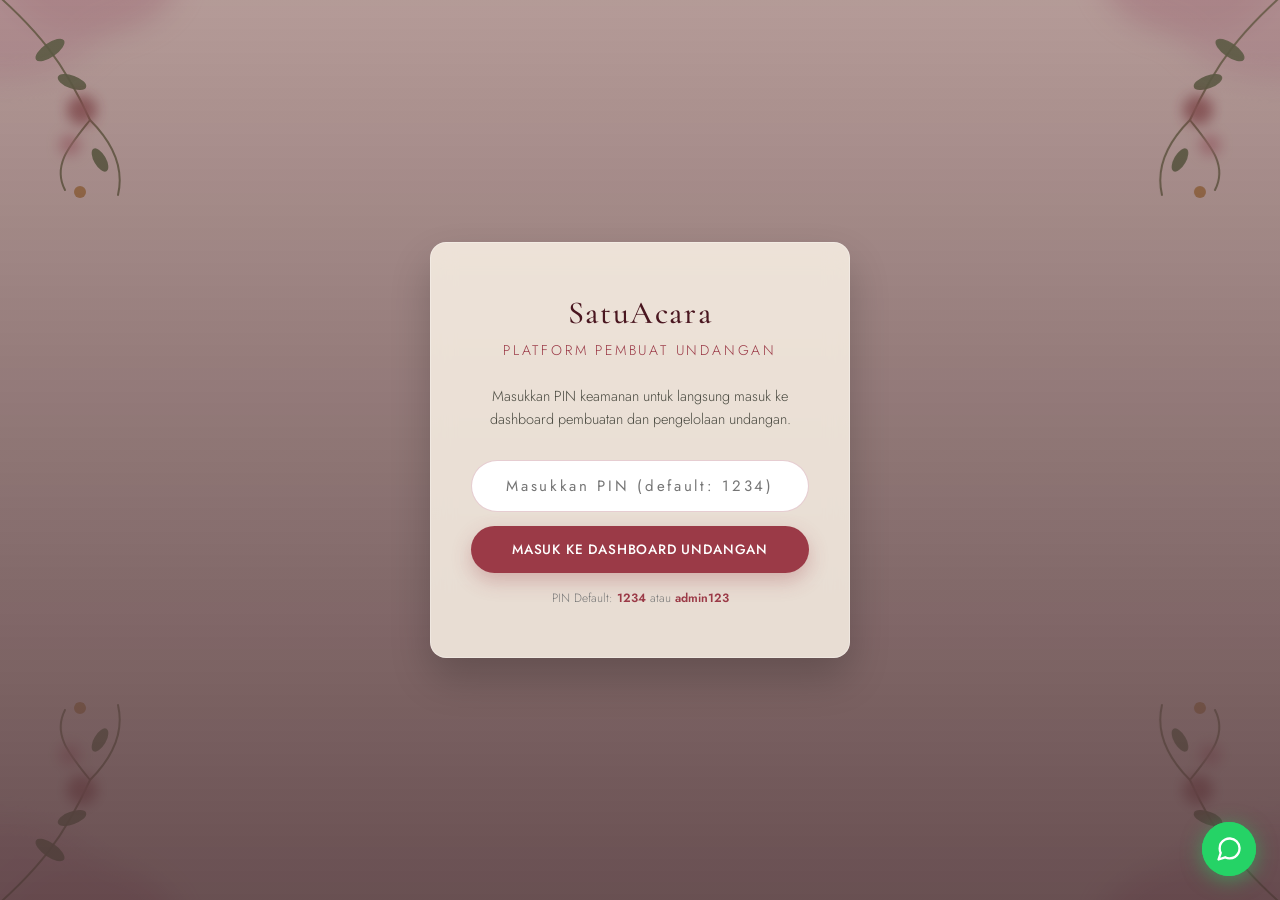
==== index.html @ 7aa8ac6d "Add files via upload" ====
<!DOCTYPE html>
<html lang="id">

<head>
  <meta charset="UTF-8">
  <meta name="viewport" content="width=device-width, initial-scale=1.0, viewport-fit=cover">
  <title>Undangan Pernikahan — Dwi & Deni</title>
  <link rel="preconnect" href="https://fonts.googleapis.com">
  <link rel="preconnect" href="https://fonts.gstatic.com" crossorigin>
  <link
    href="https://fonts.googleapis.com/css2?family=Cormorant+Garamond:ital,wght@0,400;0,500;0,600;1,400&family=Jost:wght@300;400;500;600&display=swap"
    rel="stylesheet">
  <link rel="stylesheet" href="styles.css">
</head>

<body>
  <svg width="0" height="0" style="position:absolute">
    <defs>
      <filter id="soft" x="-50%" y="-50%" width="200%" height="200%">
        <feGaussianBlur stdDeviation="7" />
      </filter>
      <filter id="softer" x="-50%" y="-50%" width="200%" height="200%">
        <feGaussianBlur stdDeviation="14" />
      </filter>
      <symbol id="spray" viewBox="0 0 260 260">
        <g filter="url(#softer)" opacity="0.5">
          <ellipse cx="30" cy="20" rx="120" ry="90" fill="#E8C5CC" />
          <ellipse cx="120" cy="0" rx="90" ry="65" fill="#D9A9B4" />
        </g>
        <g fill="none" stroke="#6B7F52" stroke-width="2" opacity="0.8" stroke-linecap="round">
          <path d="M10 10 C70 60, 95 95, 120 150" />
          <path d="M120 150 C140 170, 155 195, 148 225" />
          <path d="M120 150 C100 175, 82 195, 95 220" />
        </g>
        <g fill="#6B8B5E" opacity="0.9">
          <ellipse cx="80" cy="80" rx="17" ry="7" transform="rotate(-35 80 80)" />
          <ellipse cx="102" cy="112" rx="15" ry="6.5" transform="rotate(20 102 112)" />
          <ellipse cx="130" cy="190" rx="13" ry="6" transform="rotate(60 130 190)" />
        </g>
        <!-- orchid blooms -->
        <g filter="url(#soft)">
          <g transform="translate(112,140)">
            <ellipse rx="13" ry="8" fill="#8F2C3A" transform="rotate(0)" />
            <ellipse rx="13" ry="8" fill="#9B3A47" transform="rotate(72)" />
            <ellipse rx="13" ry="8" fill="#8F2C3A" transform="rotate(144)" />
            <ellipse rx="13" ry="8" fill="#9B3A47" transform="rotate(216)" />
            <ellipse rx="13" ry="8" fill="#8F2C3A" transform="rotate(288)" />
            <circle r="5" fill="#F3D9C9" />
          </g>
          <g transform="translate(100,175) scale(0.7)">
            <ellipse rx="13" ry="8" fill="#C97B8A" transform="rotate(20)" />
            <ellipse rx="13" ry="8" fill="#D9909D" transform="rotate(92)" />
            <ellipse rx="13" ry="8" fill="#C97B8A" transform="rotate(164)" />
            <ellipse rx="13" ry="8" fill="#D9909D" transform="rotate(236)" />
            <ellipse rx="13" ry="8" fill="#C97B8A" transform="rotate(308)" />
            <circle r="5" fill="#F3D9C9" />
          </g>
        </g>
        <circle cx="110" cy="222" r="6" fill="#C9A15B" opacity="0.9" />
      </symbol>
    </defs>
  </svg>
  <svg class="floral floral-tl">
    <use href="#spray" />
  </svg>
  <svg class="floral floral-tr">
    <use href="#spray" />
  </svg>
  <svg class="floral floral-bl">
    <use href="#spray" />
  </svg>
  <svg class="floral floral-br">
    <use href="#spray" />
  </svg>

  <!-- LOADER -->
  <div id="loader">Memuat...</div>

  <!-- AUTH PAGES (LOGIN & PENDING) -->
  <div id="authPages" class="auth-wrap" style="display:none;">
    <!-- LOGIN PAGE DENGAN PIN -->
    <div id="loginPage" class="auth-card" style="display:none;">
      <h1 class="serif">SatuAcara</h1>
      <span class="subtitle">Platform Pembuat Undangan</span>
      <p>Masukkan PIN keamanan untuk langsung masuk ke dashboard pembuatan dan pengelolaan undangan.</p>

      <form id="pinLoginForm" onsubmit="window.handlePinLogin(event)" style="margin-top:20px;">
        <div style="position:relative; margin-bottom:14px;">
          <input type="password" id="inputPin" placeholder="Masukkan PIN (default: 1234)" required
            autocomplete="current-password"
            style="width:100%; padding:14px 18px; border:1.5px solid rgba(155,58,71,0.25); border-radius:30px; font-family:'Jost',sans-serif; font-size:15px; text-align:center; letter-spacing:0.18em; background:#fff; outline:none; transition:border-color .2s; color:#3a1420;"
            onfocus="this.style.borderColor='var(--brass)'" onblur="this.style.borderColor='rgba(155,58,71,0.25)'">
        </div>
        <div id="pinErrorMsg"
          style="display:none; color:#c0392b; font-size:12.5px; margin-bottom:14px; font-weight:500;">
          ⚠️ PIN salah! Gunakan PIN default: 1234 atau admin123
        </div>
        <button type="submit" id="btnSubmitPin"
          style="width:100%; background:var(--brass); color:#fff; border:none; padding:14px 24px; border-radius:30px; font-family:'Jost',sans-serif; font-size:13.5px; font-weight:500; letter-spacing:0.06em; text-transform:uppercase; cursor:pointer; box-shadow:0 8px 20px rgba(155,58,71,0.3); transition:all .2s;"
          onmouseover="this.style.opacity='0.9'; this.style.transform='translateY(-1px)'"
          onmouseout="this.style.opacity='1'; this.style.transform='translateY(0)'">
          Masuk ke Dashboard Undangan
        </button>
        <div style="margin-top:16px; font-size:12px; color:#777;">
          PIN Default: <strong style="color:var(--brass); font-weight:600;">1234</strong> atau <strong
            style="color:var(--brass); font-weight:600;">admin123</strong>
        </div>
      </form>
    </div>

    <!-- WHATSAPP FAB (Only on login page) -->
    <a href="https://wa.me/6289606357045" target="_blank" class="wa-fab" title="Hubungi Kami via WhatsApp">
      <svg viewBox="0 0 24 24" fill="none" stroke="#fff" stroke-width="2" stroke-linecap="round"
        stroke-linejoin="round">
        <path
          d="M21 11.5a8.38 8.38 0 0 1-.9 3.8 8.5 8.5 0 0 1-7.6 4.7 8.38 8.38 0 0 1-3.8-.9L3 21l1.9-5.7a8.38 8.38 0 0 1-.9-3.8 8.5 8.5 0 0 1 4.7-7.6 8.38 8.38 0 0 1 3.8-.9h.5a8.48 8.48 0 0 1 8 8v.5z">
        </path>
      </svg>
    </a>
  </div>

  <!-- PENDING APPROVAL PAGE -->
  <div id="pendingPage"
    style="display:none; min-height:100vh; align-items:center; justify-content:center; text-align:center; background:var(--paper); padding:40px 24px; flex-direction:column;">
    <div class="pending-card">
      <div class="pending-icon">
        <svg viewBox="0 0 24 24" fill="none" stroke="currentColor" stroke-width="1.5">
          <circle cx="12" cy="12" r="10" />
          <polyline points="12 6 12 12 16 14" />
        </svg>
      </div>
      <h2>Menunggu Persetujuan</h2>
      <p>Undangan ini sedang dalam proses peninjauan oleh tim kami. Silakan hubungi pengirim undangan untuk informasi
        lebih lanjut.</p>
      <div
        style="margin-top:24px; width:40px; height:1px; background:var(--brass); margin-left:auto; margin-right:auto;">
      </div>
      <p style="margin-top:16px; font-size:12px; color:var(--brass); letter-spacing:0.1em;">SATUACARA</p>
    </div>
  </div>


  <button id="btnBackHome" onclick="window.goHome()"
    style="display:none; position:fixed; top:16px; left:16px; z-index:999; background:#fff; border:1px solid rgba(0,0,0,0.15); padding:9px 18px; border-radius:30px; cursor:pointer; font-family:'Jost',sans-serif; font-size:12px; font-weight:500; box-shadow:0 4px 12px rgba(0,0,0,0.12); transition:box-shadow .2s;">
    &larr; Kembali ke Beranda
  </button>

  <!-- ADMIN DASHBOARD -->
  <div id="adminPage" class="admin-wrap" style="display:none;">

    <!-- Admin Sidebar -->
    <div class="admin-sidebar">
      <div class="admin-sidebar-logo">
        SatuAcara
        <span>Admin Panel</span>
      </div>

      <div class="admin-nav-item active" id="adminNavUsers" onclick="adminSwitchTab('adminTabUsers', this)">
        <svg viewBox="0 0 24 24" fill="none" stroke="currentColor" stroke-width="1.6">
          <path d="M17 21v-2a4 4 0 0 0-4-4H5a4 4 0 0 0-4 4v2" />
          <circle cx="9" cy="7" r="4" />
          <path d="M23 21v-2a4 4 0 0 0-3-3.87" />
          <path d="M16 3.13a4 4 0 0 1 0 7.75" />
        </svg>
        Daftar User
      </div>
      <div class="admin-nav-item" id="adminNavRsvp" onclick="adminSwitchTab('adminTabRsvp', this)">
        <svg viewBox="0 0 24 24" fill="none" stroke="currentColor" stroke-width="1.6">
          <rect x="3" y="4" width="18" height="16" rx="1" />
          <path d="M7 9h10M7 13h6M9 17l2 2 4-4" />
        </svg>
        RSVP & Kehadiran
      </div>
      <div class="admin-nav-item" id="adminNavSettings" onclick="adminSwitchTab('adminTabSettings', this)">
        <svg viewBox="0 0 24 24" fill="none" stroke="currentColor" stroke-width="1.6">
          <circle cx="12" cy="12" r="3" />
          <path
            d="M19.4 15a1.65 1.65 0 0 0 .33 1.82l.06.06a2 2 0 0 1-2.83 2.83l-.06-.06a1.65 1.65 0 0 0-1.82-.33 1.65 1.65 0 0 0-1 1.51V21a2 2 0 0 1-4 0v-.09A1.65 1.65 0 0 0 9 19.4a1.65 1.65 0 0 0-1.82.33l-.06.06a2 2 0 0 1-2.83-2.83l.06-.06A1.65 1.65 0 0 0 4.68 15a1.65 1.65 0 0 0-1.51-1H3a2 2 0 0 1 0-4h.09A1.65 1.65 0 0 0 4.6 9a1.65 1.65 0 0 0-.33-1.82l-.06-.06a2 2 0 0 1 2.83-2.83l.06.06A1.65 1.65 0 0 0 9 4.68a1.65 1.65 0 0 0 1-1.51V3a2 2 0 0 1 4 0v.09a1.65 1.65 0 0 0 1 1.51 1.65 1.65 0 0 0 1.82-.33l.06-.06a2 2 0 0 1 2.83 2.83l-.06.06A1.65 1.65 0 0 0 19.4 9a1.65 1.65 0 0 0 1.51 1H21a2 2 0 0 1 0 4h-.09a1.65 1.65 0 0 0-1.51 1z" />
        </svg>
        Pengaturan
      </div>

      <div class="admin-sidebar-spacer"></div>
      <div class="admin-nav-item danger" id="btnLogoutAdmin">
        <svg viewBox="0 0 24 24" fill="none" stroke="currentColor" stroke-width="1.6">
          <path d="M9 21H5a2 2 0 0 1-2-2V5a2 2 0 0 1 2-2h4" />
          <polyline points="16 17 21 12 16 7" />
          <line x1="21" y1="12" x2="9" y2="12" />
        </svg>
        Keluar
      </div>
    </div>

    <!-- Admin Bottom Nav Mobile -->
    <div class="admin-bottom-nav">
      <div class="abnav-item active"
        onclick="adminSwitchTab('adminTabUsers', document.getElementById('adminNavUsers'), true)">
        <svg viewBox="0 0 24 24" fill="none" stroke="currentColor" stroke-width="1.6">
          <path d="M17 21v-2a4 4 0 0 0-4-4H5a4 4 0 0 0-4 4v2" />
          <circle cx="9" cy="7" r="4" />
          <path d="M23 21v-2a4 4 0 0 0-3-3.87" />
          <path d="M16 3.13a4 4 0 0 1 0 7.75" />
        </svg>
        User
      </div>
      <div class="abnav-item" onclick="adminSwitchTab('adminTabRsvp', document.getElementById('adminNavRsvp'), true)">
        <svg viewBox="0 0 24 24" fill="none" stroke="currentColor" stroke-width="1.6">
          <rect x="3" y="4" width="18" height="16" rx="1" />
          <path d="M7 9h10M7 13h6M9 17l2 2 4-4" />
        </svg>
        RSVP
      </div>
      <div class="abnav-item"
        onclick="adminSwitchTab('adminTabSettings', document.getElementById('adminNavSettings'), true)">
        <svg viewBox="0 0 24 24" fill="none" stroke="currentColor" stroke-width="1.6">
          <circle cx="12" cy="12" r="3" />
          <path
            d="M19.4 15a1.65 1.65 0 0 0 .33 1.82l.06.06a2 2 0 0 1-2.83 2.83l-.06-.06a1.65 1.65 0 0 0-1.82-.33 1.65 1.65 0 0 0-1 1.51V21a2 2 0 0 1-4 0v-.09A1.65 1.65 0 0 0 9 19.4a1.65 1.65 0 0 0-1.82.33l-.06.06a2 2 0 0 1-2.83-2.83l.06-.06A1.65 1.65 0 0 0 4.68 15a1.65 1.65 0 0 0-1.51-1H3a2 2 0 0 1 0-4h.09A1.65 1.65 0 0 0 4.6 9a1.65 1.65 0 0 0-.33-1.82l-.06-.06a2 2 0 0 1 2.83-2.83l.06.06A1.65 1.65 0 0 0 9 4.68a1.65 1.65 0 0 0 1-1.51V3a2 2 0 0 1 4 0v.09a1.65 1.65 0 0 0 1 1.51 1.65 1.65 0 0 0 1.82-.33l.06-.06a2 2 0 0 1 2.83 2.83l-.06.06A1.65 1.65 0 0 0 19.4 9a1.65 1.65 0 0 0 1.51 1H21a2 2 0 0 1 0 4h-.09a1.65 1.65 0 0 0-1.51 1z" />
        </svg>
        Pengaturan
      </div>
      <div class="abnav-item danger" id="btnLogoutAdminMobile">
        <svg viewBox="0 0 24 24" fill="none" stroke="currentColor" stroke-width="1.6">
          <path d="M9 21H5a2 2 0 0 1-2-2V5a2 2 0 0 1 2-2h4" />
          <polyline points="16 17 21 12 16 7" />
          <line x1="21" y1="12" x2="9" y2="12" />
        </svg>
        Keluar
      </div>
    </div>

    <!-- Admin Main -->
    <div class="admin-main">

      <!-- Tab: Users -->
      <div id="adminTabUsers" style="display:block;">
        <div class="admin-page-title">
          <h1>Daftar User</h1>
          <p>Semua akun yang terdaftar di platform SatuAcara</p>
        </div>
        <div class="admin-stats">
          <div class="admin-stat-card">
            <div class="label">Total User</div>
            <div class="value" id="statTotalUsers">0</div>
          </div>
          <div class="admin-stat-card">
            <div class="label">Total RSVP</div>
            <div class="value" id="statTotalRsvp">0</div>
          </div>
          <div class="admin-stat-card">
            <div class="label">Undangan Aktif</div>
            <div class="value" id="statTotalActive">0</div>
          </div>
        </div>
        <div class="admin-section">
          <h2>Semua Undangan</h2>
          <p class="section-desc">Klik "Lihat" untuk membuka undangan di tab baru</p>
          <div style="overflow-x:auto;">
            <table class="admin-table">
              <thead>
                <tr>
                  <th>Nama Pasangan</th>
                  <th>Status</th>
                  <th>Aksi</th>
                </tr>
              </thead>
              <tbody id="adminUserList">
                <tr>
                  <td colspan="3" style="text-align:center; color:#5a7a6e; padding:30px;">Memuat data...</td>
                </tr>
              </tbody>
            </table>
          </div>
        </div>
      </div>

      <!-- Tab: RSVP -->
      <div id="adminTabRsvp" style="display:none;">
        <div class="admin-page-title">
          <h1>RSVP & Kehadiran</h1>
          <p>Data konfirmasi tamu dari semua undangan</p>
        </div>
        <div class="admin-section">
          <h2>Semua RSVP</h2>
          <p class="section-desc">Data real-time dari seluruh konfirmasi kehadiran</p>
          <div style="overflow-x:auto;">
            <table class="admin-table">
              <thead>
                <tr>
                  <th>Nama Tamu</th>
                  <th>Jumlah</th>
                  <th>Kehadiran</th>
                </tr>
              </thead>
              <tbody id="adminRsvpList">
                <tr>
                  <td colspan="3" style="text-align:center; color:#5a7a6e; padding:30px;">Memuat data...</td>
                </tr>
              </tbody>
            </table>
          </div>
        </div>
      </div>

      <!-- Tab: Settings -->
      <div id="adminTabSettings" style="display:none;">
        <div class="admin-page-title">
          <h1>Pengaturan Platform</h1>
          <p>Konfigurasi global untuk semua pengguna SatuAcara</p>
        </div>
        <div class="admin-section">
          <h2>Kontrol Akses</h2>
          <p class="section-desc">Atur apakah user perlu persetujuan admin sebelum bisa menyebarkan link undangan</p>
          <div class="approval-toggle-row">
            <div class="info">
              <h4>Wajib Persetujuan Admin <span class="approval-status-badge badge-off" id="approvalBadge">Tidak
                  Aktif</span></h4>
              <p>Jika aktif, user tidak bisa share link undangan sebelum disetujui admin. Saat ini dalam mode trial —
                semua user bebas akses.</p>
            </div>
            <label class="toggle-switch">
              <input type="checkbox" id="globalRequireApproval" onchange="window.saveApprovalSetting(this.checked)">
              <span class="slider"></span>
            </label>
          </div>
          <div class="setting-note">
            <svg viewBox="0 0 24 24" fill="none" stroke="currentColor" stroke-width="2">
              <circle cx="12" cy="12" r="10" />
              <line x1="12" y1="16" x2="12" y2="12" />
              <line x1="12" y1="8" x2="12.01" y2="8" />
            </svg>
            Saklar ini akan aktif secara real-time. Jika diaktifkan, semua undangan baru harus disetujui secara manual.
          </div>
        </div>
      </div>

    </div>
  </div>

  <!-- USER DASHBOARD -->
  <div id="userDashboard" class="dashboard-wrap" style="display:none;">

    <!-- Sidebar PC -->
    <div class="sidebar">
      <div class="sidebar-logo serif">SatuAcara</div>

      <div class="nav-item active" onclick="switchTab('tabProfil',this)" id="navProfil">
        <svg viewBox="0 0 24 24" fill="none" stroke="currentColor" stroke-width="1.6">
          <circle cx="12" cy="8" r="4" />
          <path d="M4 20c0-4 3.6-7 8-7s8 3 8 7" />
        </svg>
        Profil Pasangan
      </div>
      <div class="nav-item" onclick="switchTab('tabAcara',this)" id="navAcara">
        <svg viewBox="0 0 24 24" fill="none" stroke="currentColor" stroke-width="1.6">
          <rect x="3" y="4" width="18" height="18" rx="2" />
          <line x1="16" y1="2" x2="16" y2="6" />
          <line x1="8" y1="2" x2="8" y2="6" />
          <line x1="3" y1="10" x2="21" y2="10" />
        </svg>
        Acara & Lokasi
      </div>
      <div class="nav-item" onclick="switchTab('tabGaleri',this)" id="navGaleri">
        <svg viewBox="0 0 24 24" fill="none" stroke="currentColor" stroke-width="1.6">
          <rect x="3" y="3" width="18" height="18" rx="2" />
          <circle cx="8.5" cy="8.5" r="1.5" />
          <polyline points="21,15 16,10 5,21" />
        </svg>
        Galeri
      </div>
      <div class="nav-item" onclick="window.openUserInvitation()" id="navViewInvite">
        <svg viewBox="0 0 24 24" fill="none" stroke="currentColor" stroke-width="1.6">
          <path d="M18 13v6a2 2 0 0 1-2 2H5a2 2 0 0 1-2-2V8a2 2 0 0 1 2-2h6" />
          <polyline points="15 3 21 3 21 9" />
          <line x1="10" y1="14" x2="21" y2="3" />
        </svg>
        Lihat Undangan
      </div>
      <div class="nav-item" onclick="switchTab('tabKisah',this)" id="navKisah">
        <svg viewBox="0 0 24 24" fill="none" stroke="currentColor" stroke-width="1.6">
          <path
            d="M12 21.35l-1.45-1.32C5.4 15.36 2 12.28 2 8.5 2 5.42 4.42 3 7.5 3c1.74 0 3.41.81 4.5 2.09C13.09 3.81 14.76 3 16.5 3 19.58 3 22 5.42 22 8.5c0 3.78-3.4 6.86-8.55 11.54L12 21.35z" />
        </svg>
        Kisah Cinta
      </div>
      <div class="nav-item" onclick="switchTab('tabHadiah',this)" id="navHadiah">
        <svg viewBox="0 0 24 24" fill="none" stroke="currentColor" stroke-width="1.6">
          <rect x="3" y="8" width="18" height="13" rx="1" />
          <path d="M12 8V21" />
          <path d="M3 12h18" />
          <path d="M12 8C12 5.79 10.21 4 8 4s-4 1.79-4 4h8" />
          <path d="M12 8c0-2.21 1.79-4 4-4s4 1.79 4 4h-8" />
        </svg>
        Hadiah Digital
      </div>
      <div class="nav-item" onclick="switchTab('tabSebar',this)" id="navSebar">
        <svg viewBox="0 0 24 24" fill="none" stroke="currentColor" stroke-width="1.6">
          <circle cx="18" cy="5" r="3" />
          <circle cx="6" cy="12" r="3" />
          <circle cx="18" cy="19" r="3" />
          <line x1="8.59" y1="13.51" x2="15.42" y2="17.49" />
          <line x1="15.41" y1="6.51" x2="8.59" y2="10.49" />
        </svg>
        Sebar Undangan
      </div>
      <div class="sidebar-spacer"></div>
      <div class="nav-item logout" id="btnLogoutUser">
        <svg viewBox="0 0 24 24" fill="none" stroke="currentColor" stroke-width="1.6">
          <path d="M9 21H5a2 2 0 0 1-2-2V5a2 2 0 0 1 2-2h4" />
          <polyline points="16 17 21 12 16 7" />
          <line x1="21" y1="12" x2="9" y2="12" />
        </svg>
        Keluar
      </div>
    </div>

    <!-- Main Content -->
    <div class="main-content">

      <!-- TAB: PROFIL -->
      <div class="tab-panel active" id="tabProfil">
        <div class="dash-card">
          <h3 class="serif">Mempelai Wanita</h3>
          <div class="form-group-row">
            <div class="form-group"><label>Nama Panggilan</label><input type="text" id="brideName" required
                placeholder="Kirana" oninput="window.autoGenerateSlug()"></div>
            <div class="form-group"><label>Nama Lengkap</label><input type="text" id="brideFullName"
                placeholder="Kirana Ayu Pratiwi"></div>
          </div>
          <div class="form-group"><label>Orang Tua</label><input type="text" id="brideParents"
              placeholder="Putri dari Bapak Herman &amp; Ibu Susanti"></div>
          <div class="form-group">
            <label>Foto Mempelai Wanita (URL)</label>
            <input type="url" id="bridePhotoUrl" placeholder="https://drive.google.com/... atau https://..."
              oninput="window.updatePhotoPreview('bride')">
            <p class="form-hint">💡 Bisa pakai link Google Drive! Pastikan akses file di Google Drive diset ke
              &quot;Siapa saja yang memiliki link&quot;.</p>
            <div id="previewBridePhotoWrap" class="photo-input-preview" style="display:none; margin-top:8px;">
              <div
                style="display:flex; align-items:center; gap:12px; background:rgba(0,0,0,0.03); padding:8px 12px; border-radius:8px; border:1px solid #e0e0e0;">
                <img id="previewBridePhotoImg" src="" alt="Preview Mempelai Wanita"
                  style="width:48px; height:48px; object-fit:cover; border-radius:6px; border:1px solid #ccc;">
                <div>
                  <div style="font-size:12px; font-weight:600; color:#2e7d32;" id="previewBridePhotoStatus">✓ Foto siap
                    digunakan</div>
                  <div style="font-size:11px; color:#666;" id="previewBridePhotoNote">Google Drive terdeteksi &amp;
                    dikonversi</div>
                </div>
              </div>
            </div>
          </div>
          <div class="form-group"><label>Instagram Mempelai Wanita</label><input type="text" id="brideInstagram"
              placeholder="@nama.instagram"></div>
        </div>

        <div class="dash-card">
          <h3 class="serif">Mempelai Pria</h3>
          <div class="form-group-row">
            <div class="form-group"><label>Nama Panggilan</label><input type="text" id="groomName" required
                placeholder="Bayu" oninput="window.autoGenerateSlug()"></div>
            <div class="form-group"><label>Nama Lengkap</label><input type="text" id="groomFullName"
                placeholder="Bayu Aditya Nugraha"></div>
          </div>
          <div class="form-group"><label>Orang Tua</label><input type="text" id="groomParents"
              placeholder="Putra dari Bapak Nugroho &amp; Ibu Ratna"></div>
          <div class="form-group">
            <label>Foto Mempelai Pria (URL)</label>
            <input type="url" id="groomPhotoUrl" placeholder="https://drive.google.com/... atau https://..."
              oninput="window.updatePhotoPreview('groom')">
            <p class="form-hint">💡 Bisa pakai link Google Drive! Pastikan akses file di Google Drive diset ke
              &quot;Siapa saja yang memiliki link&quot;.</p>
            <div id="previewGroomPhotoWrap" class="photo-input-preview" style="display:none; margin-top:8px;">
              <div
                style="display:flex; align-items:center; gap:12px; background:rgba(0,0,0,0.03); padding:8px 12px; border-radius:8px; border:1px solid #e0e0e0;">
                <img id="previewGroomPhotoImg" src="" alt="Preview Mempelai Pria"
                  style="width:48px; height:48px; object-fit:cover; border-radius:6px; border:1px solid #ccc;">
                <div>
                  <div style="font-size:12px; font-weight:600; color:#2e7d32;" id="previewGroomPhotoStatus">✓ Foto siap
                    digunakan</div>
                  <div style="font-size:11px; color:#666;" id="previewGroomPhotoNote">Google Drive terdeteksi &amp;
                    dikonversi</div>
                </div>
              </div>
            </div>
          </div>
          <div class="form-group"><label>Instagram Mempelai Pria</label><input type="text" id="groomInstagram"
              placeholder="@nama.instagram"></div>
        </div>

        <div class="dash-card">
          <h3 class="serif">Foto Cover &amp; Kutipan</h3>
          <div class="form-group">
            <label>Foto Cover / Sampul (URL)</label>
            <input type="url" id="couplePhotoUrl" placeholder="https://drive.google.com/... atau https://..."
              oninput="window.updatePhotoPreview('couple')">
            <p class="form-hint">💡 Link Google Drive biasa otomatis dikonversi! Tampil di panel kiri (layar PC) dan
              cover pembuka.</p>
            <div id="previewCouplePhotoWrap" class="photo-input-preview" style="display:none; margin-top:8px;">
              <div
                style="display:flex; align-items:center; gap:12px; background:rgba(0,0,0,0.03); padding:8px 12px; border-radius:8px; border:1px solid #e0e0e0;">
                <img id="previewCouplePhotoImg" src="" alt="Preview Cover"
                  style="width:48px; height:48px; object-fit:cover; border-radius:6px; border:1px solid #ccc;">
                <div>
                  <div style="font-size:12px; font-weight:600; color:#2e7d32;" id="previewCouplePhotoStatus">✓ Foto siap
                    digunakan</div>
                  <div style="font-size:11px; color:#666;" id="previewCouplePhotoNote">Google Drive terdeteksi &amp;
                    dikonversi</div>
                </div>
              </div>
            </div>
          </div>
          <div class="form-group"><label>Kutipan Ayat / Quote</label><textarea id="quoteText" rows="3"
              placeholder="Dan di antara tanda-tanda kekuasaan-Nya..."></textarea></div>
          <div class="form-group-row">
            <div class="form-group"><label>Sumber Kutipan</label><input type="text" id="quoteSource"
                placeholder="QS. Ar-Rum: 21"></div>
            <div class="form-group"><label>Judul Salam (e.g. &quot;With Love&quot;)</label><input type="text"
                id="greetingTitle" placeholder="With Love"></div>
          </div>
          <div class="form-group"><label>Teks Salam</label><textarea id="greetingText" rows="3"
              placeholder="Dengan memohon rahmat dan ridho Allah SWT..."></textarea></div>
        </div>

        <div class="dash-card">
          <div style="display:flex; justify-content:space-between; align-items:center; margin-bottom:14px;">
            <h3 class="serif" style="margin:0;">URL Undangan Klien</h3>
            <button type="button" onclick="window.autoGenerateSlug(true)"
              style="background:rgba(155,58,71,0.08); color:var(--brass); border:1px solid rgba(155,58,71,0.25); border-radius:20px; padding:6px 14px; font-size:12px; font-weight:500; cursor:pointer; display:flex; align-items:center; gap:6px; font-family:'Jost';">
              <svg width="13" height="13" viewBox="0 0 24 24" fill="none" stroke="currentColor" stroke-width="2.2">
                <path d="M21.5 2v6h-6M21.34 15.57a10 10 0 1 1-.57-8.38l5.67-5.67" />
              </svg>
              Perbarui URL dari Nama
            </button>
          </div>
          <div class="form-group">
            <label>Slug URL (Otomatis dibuat dari nama kedua mempelai)</label>
            <input type="text" id="inviteSlug" placeholder="contoh: kirana-bayu" oninput="window.onSlugManualInput()">
            <p class="form-hint">💡 Otomatis berubah saat Anda mengetik nama mempelai di atas (atau bisa Anda sesuaikan
              sendiri).</p>
          </div>
          <div style="margin-top:14px;">
            <label
              style="font-size:11px; font-weight:600; color:#888; text-transform:uppercase; letter-spacing:0.06em; margin-bottom:6px; display:block;">Link
              Undangan Lengkap:</label>
            <div class="slug-preview" id="slugPreview"
              style="display:flex; justify-content:space-between; align-items:center; flex-wrap:wrap; gap:10px;">
              <span id="slugPreviewFullUrl" style="word-break:break-all; font-weight:500;">...</span>
              <div style="display:flex; gap:8px;">
                <button type="button" onclick="window.copyFullInviteUrl(this)"
                  style="background:var(--brass); color:#fff; border:none; padding:6px 14px; border-radius:4px; font-size:12px; font-family:'Jost'; cursor:pointer; font-weight:500;">Salin
                  Link</button>
                <button type="button" onclick="window.openUserInvitation()"
                  style="background:#fff; color:var(--brass); border:1px solid var(--brass); padding:6px 14px; border-radius:4px; font-size:12px; font-family:'Jost'; cursor:pointer; font-weight:500;">Lihat
                  Undangan</button>
              </div>
            </div>
          </div>
        </div>

        <button class="btn-primary" onclick="window.saveWeddingData(event)" type="button" id="btnSaveData">Simpan Semua
          Data</button>
        <span id="saveSuccessMsg" style="color:green; display:none; margin-left:14px; font-size:13px;">✓
          Tersimpan!</span>
      </div>

      <!-- TAB: ACARA -->
      <div class="tab-panel" id="tabAcara">
        <div class="dash-card">
          <h3 class="serif">Tanggal Acara Utama &amp; Countdown</h3>
          <div class="form-group">
            <label>Tanggal Acara Utama (untuk Countdown &amp; Tampilan)</label>
            <input type="date" id="weddingDate">
            <p class="form-hint">💡 Digunakan untuk hitung mundur dan tanggal utama undangan.</p>
          </div>
        </div>
        <div class="dash-card">
          <h3 class="serif">Akad Nikah</h3>
          <div class="form-group">
            <label>Tanggal Akad (opsional, jika beda tanggal)</label>
            <input type="date" id="akadDate">
          </div>
          <div class="form-group"><label>Waktu Akad (e.g. 08.00 – 10.00 WIB)</label><input type="text" id="akadTime"
              placeholder="08.00 – 10.00 WIB"></div>
          <div class="form-group"><label>Lokasi / Tempat Akad</label><input type="text" id="akadVenue"
              placeholder="Kediaman Mempelai, Jl. ..."></div>
          <div class="form-group"><label>Link Google Maps Lokasi Akad</label><input type="url" id="mapUrlAkad"
              placeholder="https://maps.google.com/..."></div>
        </div>
        <div class="dash-card">
          <h3 class="serif">Resepsi</h3>
          <div class="form-group">
            <label>Tanggal Resepsi (opsional, jika beda tanggal)</label>
            <input type="date" id="resepsiDate">
          </div>
          <div class="form-group"><label>Waktu Resepsi (e.g. 11.00 – 14.00 WIB)</label><input type="text"
              id="resepsiTime" placeholder="11.00 – 14.00 WIB"></div>
          <div class="form-group"><label>Lokasi / Tempat Resepsi</label><input type="text" id="resepsiVenue"
              placeholder="Gedung Grha Kirana, Jl. ..."></div>
          <div class="form-group"><label>Link Google Maps Lokasi Resepsi</label><input type="url" id="mapUrlResepsi"
              placeholder="https://maps.google.com/..."></div>
        </div>
        <button class="btn-primary" onclick="window.saveWeddingData(event)" type="button">Simpan Acara</button>
        <span id="saveSuccessMsg2" style="color:green; display:none; margin-left:14px; font-size:13px;">✓
          Tersimpan!</span>
      </div>

      <!-- TAB: GALERI -->
      <div class="tab-panel" id="tabGaleri">
        <div class="dash-card">
          <h3 class="serif">Galeri Momen</h3>
          <p style="font-size:13px; color:#666; margin-bottom:12px;">Masukkan tautan foto-foto prewedding atau momen
            bahagia Anda. <b>Mendukung penuh link Google Drive</b> maupun URL gambar langsung.</p>

          <div
            style="background:rgba(155,58,71,0.05); border:1px dashed rgba(155,58,71,0.3); border-radius:8px; padding:12px; margin-bottom:16px;">
            <label style="font-size:12px; font-weight:600; color:var(--brass); margin-bottom:6px; display:block;">➕
              Tambah Cepat Link Foto:</label>
            <div style="display:flex; gap:8px;">
              <input type="url" id="quickGalleryInput" placeholder="Paste link Google Drive atau URL foto di sini..."
                style="flex:1; padding:8px 12px; border:1px solid #ccc; border-radius:6px; font-size:13px; font-family:'Jost';">
              <button type="button" onclick="window.addQuickGalleryUrl()"
                style="background:var(--brass); color:#fff; border:none; padding:8px 16px; border-radius:6px; font-size:13px; cursor:pointer; font-weight:500; font-family:'Jost'; white-space:nowrap;">+
                Tambah Foto</button>
            </div>
            <p style="font-size:11px; color:#777; margin:6px 0 0 0;">💡 Buka foto di Google Drive &gt; Bagikan &gt;
              "Siapa saja yang memiliki link" &gt; Salin link lalu paste di sini.</p>
          </div>

          <div class="form-group">
            <label>Daftar URL Foto (1 link per baris / Enter)</label>
            <textarea id="galleryUrls" rows="6"
              placeholder="https://drive.google.com/file/d/...&#10;https://drive.google.com/file/d/...&#10;https://..."
              oninput="window.updateGalleryPreview()"></textarea>
            <p class="form-hint">💡 Anda juga dapat mengedit atau menghapus daftar URL foto langsung di atas.</p>
          </div>

          <!-- Live Preview Grid Galeri -->
          <div id="galleryLivePreviewWrap" style="margin-top:16px; display:none;">
            <div style="display:flex; justify-content:space-between; align-items:center; margin-bottom:10px;">
              <label style="font-size:12px; font-weight:600; color:#333; margin:0;" id="galleryLivePreviewTitle">📸
                Pratinjau Foto Galeri</label>
              <span id="galleryCountBadge"
                style="background:#e8f5e9; color:#2e7d32; font-size:11px; font-weight:600; padding:2px 8px; border-radius:12px;">0
                Foto</span>
            </div>
            <div id="galleryLivePreviewGrid"
              style="display:grid; grid-template-columns:repeat(auto-fill, minmax(80px, 1fr)); gap:8px; background:#fafafa; border:1px solid #eee; border-radius:8px; padding:10px;">
            </div>
          </div>
        </div>

        <div class="dash-card">
          <h3 class="serif">Musik Latar</h3>
          <p style="font-size:13px; color:#666; margin-bottom:14px;">Pilih lagu pengiring saat tamu membuka undangan.
            Lagu otomatis diputar saat tombol "Buka Undangan" diklik.</p>

          <div class="form-group">
            <label>URL Musik / Path File MP3</label>
            <input type="text" id="musicUrl" placeholder="contoh: assets/musik.mp3 atau https://...">
            <p class="form-hint">💡 Biarkan kosong jika ingin menggunakan nada melodi lembut bawaan.</p>
          </div>

          <!-- PANDUAN MUSIK -->
          <div
            style="background:rgba(155,58,71,0.04); border-radius:8px; padding:14px; margin-top:14px; border-left:4px solid var(--brass);">
            <p style="font-size:12px; font-weight:600; color:var(--brass); margin-bottom:8px;">💡 Cara Terbaik &amp;
              Paling Pasti Bunyi:</p>

            <div style="margin-bottom:10px;">
              <p style="font-size:12px; font-weight:600; color:#333; margin:0 0 2px 0;">⭐ Opsi 1: Taruh File di Folder
                Project (Paling Direkomendasikan)</p>
              <p style="font-size:11px; color:#555; margin:0;">
                1. Simpan file lagu format <code>.mp3</code> Anda ke dalam folder <b><code>assets/</code></b> di project
                (misal: <code>assets/musik.mp3</code>).<br>
                2. Ketik <b><code>assets/musik.mp3</code></b> pada kolom URL Musik di atas lalu simpan.<br>
                3. Saat di-upload ke Cloudflare Pages, lagu di-hosting langsung dan <b>100% pasti berputar lancar tanpa
                  buffering / blokir</b>.
              </p>
            </div>

            <div style="margin-bottom:10px;">
              <p style="font-size:12px; font-weight:600; color:#333; margin:0 0 2px 0;">⭐ Opsi 2: Link Dropbox (Otomatis
                Didukung)</p>
              <p style="font-size:11px; color:#555; margin:0;">
                Upload MP3 ke Dropbox &gt; Salin link bagikan &gt; Paste di kolom atas. Sistem kami otomatis
                mengonversinya menjadi direct audio stream.
              </p>
            </div>

            <div style="margin-bottom:10px;">
              <p style="font-size:12px; font-weight:600; color:#333; margin:0 0 2px 0;">⭐ Opsi 3: Upload Gratis ke
                Catbox.moe</p>
              <p style="font-size:11px; color:#555; margin:0;">
                Buka <a href="https://catbox.moe" target="_blank"
                  style="color:var(--brass); font-weight:600;">catbox.moe</a> (tanpa daftar/login) &gt; Pilih file MP3
                Anda &gt; Klik Upload &gt; Salin link <code>https://files.catbox.moe/...mp3</code> &gt; Paste di kolom
                atas.
              </p>
            </div>

            <div style="background:#fff3e0; border-radius:6px; padding:8px 10px; margin-top:8px;">
              <p style="font-size:11px; color:#b76e00; margin:0;">
                <b>⚠️ Catatan Google Drive Audio:</b> Sejak update keamanan 2024, Google Drive memblokir pemutaran file
                audio MP3 langsung di browser web luar (Error 403 Forbidden). Untuk foto di Google Drive tetap aman dan
                lancar, namun untuk file musik disarankan menggunakan <b>Opsi 1 (folder assets/)</b> atau <b>Opsi 2
                  (Dropbox / Catbox)</b> di atas.
              </p>
            </div>
          </div>
        </div>

        <button class="btn-primary" onclick="window.saveWeddingData(event)" type="button">Simpan Galeri &amp;
          Musik</button>
        <span id="saveSuccessMsg3" style="color:green; display:none; margin-left:14px; font-size:13px;">✓
          Tersimpan!</span>
      </div>

      <!-- TAB: KISAH -->
      <div class="tab-panel" id="tabKisah">
        <div class="dash-card">
          <div style="display:flex; align-items:center; justify-content:space-between; margin-bottom:20px;">
            <h3 class="serif" style="margin:0;">Perjalanan Cinta (Timeline)</h3>
            <button type="button" onclick="window.addTimelineMomen()"
              style="background:var(--brass); color:#fff; border:none; border-radius:8px; padding:8px 16px; font-size:13px; font-weight:500; cursor:pointer; display:flex; align-items:center; gap:6px;">
              <svg width="14" height="14" viewBox="0 0 24 24" fill="none" stroke="currentColor" stroke-width="2.5">
                <line x1="12" y1="5" x2="12" y2="19" />
                <line x1="5" y1="12" x2="19" y2="12" />
              </svg>
              Tambah Momen
            </button>
          </div>
          <div id="timelineMomenList"></div>
        </div>
        <button class="btn-primary" onclick="window.saveWeddingData(event)" type="button">Simpan</button>
        <span id="saveSuccessMsg4" style="color:green; display:none; margin-left:14px; font-size:13px;">✓
          Tersimpan!</span>
      </div>

      <!-- TAB: HADIAH -->
      <div class="tab-panel" id="tabHadiah">
        <div class="dash-card">
          <h3 class="serif">Amplop Digital</h3>
          <p style="font-size:13px; color:#888; margin-bottom:20px;">Isi informasi rekening untuk amplop digital di
            undangan.</p>
          <div class="form-group"><label style="font-weight:600; color:#555;">Rekening 1</label></div>
          <div class="form-group-row">
            <div class="form-group"><label>Nama Bank</label><input type="text" id="bankName1" placeholder="BCA"></div>
            <div class="form-group"><label>Nomor Rekening</label><input type="text" id="bankNum1"
                placeholder="1234567890"></div>
          </div>
          <div class="form-group"><label>Atas Nama</label><input type="text" id="bankOwner1"
              placeholder="a.n. Kirana Ayu Pratiwi"></div>
          <hr style="margin:20px 0; border:none; border-top:1px solid #f0f0f0;">
          <div class="form-group"><label style="font-weight:600; color:#555;">Rekening 2</label></div>
          <div class="form-group-row">
            <div class="form-group"><label>Nama Bank</label><input type="text" id="bankName2" placeholder="Mandiri">
            </div>
            <div class="form-group"><label>Nomor Rekening</label><input type="text" id="bankNum2"
                placeholder="0987654321"></div>
          </div>
          <div class="form-group"><label>Atas Nama</label><input type="text" id="bankOwner2"
              placeholder="a.n. Bayu Aditya Nugraha"></div>
        </div>
        <button class="btn-primary" onclick="window.saveWeddingData(event)" type="button">Simpan</button>
        <span id="saveSuccessMsg5" style="color:green; display:none; margin-left:14px; font-size:13px;">✓
          Tersimpan!</span>
      </div>

      <!-- TAB: SEBAR -->
      <div class="tab-panel" id="tabSebar">
        <div class="dash-card">
          <h3 class="serif">Link Undangan</h3>
          <p style="font-size:13px; color:#888; margin-bottom:16px;">URL undangan kamu (tanpa nama tamu):</p>
          <div class="slug-preview" id="myInviteUrl">—</div>
        </div>
        <div class="dash-card">
          <h3 class="serif">Generator Link Tamu</h3>
          <p style="font-size:13px; color:#888; margin-bottom:14px;">Buat URL khusus dengan nama tamu agar undangan
            lebih personal.</p>
          <div class="link-box">
            <input type="text" id="guestInputName" placeholder="Contoh: Budi &amp; Keluarga">
            <button type="button" onclick="window.generateLink()">Buat Link</button>
          </div>
          <div id="generatedLinkResult" style="margin-top:16px; display:none;">
            <p style="font-size:12px; margin-bottom:6px; color:#888;">Link untuk tamu:</p>
            <div class="link-box">
              <input type="text" id="resultLink" readonly>
              <button type="button" onclick="window.copyGeneratedLink()">Salin</button>
            </div>
          </div>
        </div>
      </div>

    </div><!-- end main-content -->

    <!-- Bottom Nav Mobile -->
    <div class="dash-bottom-nav">
      <div class="bnav-item active" onclick="switchTab('tabProfil',this,true)">
        <svg viewBox="0 0 24 24" fill="none" stroke="currentColor" stroke-width="1.6">
          <circle cx="12" cy="8" r="4" />
          <path d="M4 20c0-4 3.6-7 8-7s8 3 8 7" />
        </svg>
        Profil
      </div>
      <div class="bnav-item" onclick="switchTab('tabAcara',this,true)">
        <svg viewBox="0 0 24 24" fill="none" stroke="currentColor" stroke-width="1.6">
          <rect x="3" y="4" width="18" height="18" rx="2" />
          <line x1="3" y1="10" x2="21" y2="10" />
        </svg>
        Acara
      </div>
      <div class="bnav-item" onclick="switchTab('tabGaleri',this,true)">
        <svg viewBox="0 0 24 24" fill="none" stroke="currentColor" stroke-width="1.6">
          <rect x="3" y="3" width="18" height="18" rx="2" />
          <polyline points="21,15 16,10 5,21" />
        </svg>
        Galeri
      </div>
      <div class="bnav-item" onclick="switchTab('tabHadiah',this,true)">
        <svg viewBox="0 0 24 24" fill="none" stroke="currentColor" stroke-width="1.6">
          <rect x="3" y="8" width="18" height="13" rx="1" />
          <path d="M12 8V21" />
        </svg>
        Hadiah
      </div>
      <!-- Hamburger: opens drawer with extra menu -->
      <div class="bnav-item" onclick="window.openMobileDrawer()">
        <svg viewBox="0 0 24 24" fill="none" stroke="currentColor" stroke-width="1.6">
          <line x1="3" y1="6" x2="21" y2="6" />
          <line x1="3" y1="12" x2="21" y2="12" />
          <line x1="3" y1="18" x2="21" y2="18" />
        </svg>
        Lainnya
      </div>
    </div>

    <!-- Mobile Drawer -->
    <div class="mobile-drawer-overlay" id="mobileDrawerOverlay" onclick="window.closeMobileDrawer()"></div>
    <div class="mobile-drawer" id="mobileDrawer">
      <div class="drawer-handle"></div>
      <div class="drawer-item"
        onclick="window.closeMobileDrawer(); switchTab('tabKisah', document.querySelectorAll('.bnav-item')[4], false);">
        <svg viewBox="0 0 24 24" fill="none" stroke="currentColor" stroke-width="1.6">
          <path
            d="M12 21.35l-1.45-1.32C5.4 15.36 2 12.28 2 8.5 2 5.42 4.42 3 7.5 3c1.74 0 3.41.81 4.5 2.09C13.09 3.81 14.76 3 16.5 3 19.58 3 22 5.42 22 8.5c0 3.78-3.4 6.86-8.55 11.54L12 21.35z" />
        </svg>
        Kisah Cinta
      </div>
      <div class="drawer-item"
        onclick="window.closeMobileDrawer(); switchTab('tabSebar', document.querySelectorAll('.bnav-item')[4], false);">
        <svg viewBox="0 0 24 24" fill="none" stroke="currentColor" stroke-width="1.6">
          <circle cx="18" cy="5" r="3" />
          <circle cx="6" cy="12" r="3" />
          <circle cx="18" cy="19" r="3" />
          <line x1="8.59" y1="13.51" x2="15.42" y2="17.49" />
          <line x1="15.41" y1="6.51" x2="8.59" y2="10.49" />
        </svg>
        Sebar Undangan
      </div>
      <div class="drawer-divider"></div>
      <div class="drawer-item" id="drawerViewInvite" onclick="window.closeMobileDrawer(); window.openUserInvitation();">
        <svg viewBox="0 0 24 24" fill="none" stroke="currentColor" stroke-width="1.6">
          <path d="M18 13v6a2 2 0 0 1-2 2H5a2 2 0 0 1-2-2V8a2 2 0 0 1 2-2h6" />
          <polyline points="15 3 21 3 21 9" />
          <line x1="10" y1="14" x2="21" y2="3" />
        </svg>
        Lihat Undangan
      </div>
      <div class="drawer-item danger"
        onclick="window.closeMobileDrawer(); document.getElementById('btnLogoutUser').click();">
        <svg viewBox="0 0 24 24" fill="none" stroke="currentColor" stroke-width="1.6">
          <path d="M9 21H5a2 2 0 0 1-2-2V5a2 2 0 0 1 2-2h4" />
          <polyline points="16 17 21 12 16 7" />
          <line x1="21" y1="12" x2="9" y2="12" />
        </svg>
        Keluar
      </div>
    </div>

  </div>

  <!-- MAIN INVITATION (HIDDEN BY DEFAULT) -->
  <div class="shell-wrap" id="invitationPage" style="display:none;">

    <!-- LEFT PANEL: Foto Pasangan -->
    <div class="left-panel" id="leftPanel">
      <img id="coupleCoverPhoto"
        src="https://images.unsplash.com/photo-1519741497674-611481863552?q=80&w=1200&auto=format&fit=crop"
        alt="Couple Photo">
      <div class="left-overlay">
        <div class="lo-label">Undangan Pernikahan</div>
        <div class="lo-names" id="leftPanelNames">Kirana<br>&amp; Bayu</div>
        <div class="lo-date" id="leftPanelDate">14 November 2026</div>
      </div>
    </div>

    <div class="shell locked" id="shell">

      <!-- COVER -->
      <section id="cover">
        <svg class="gapura" viewBox="0 0 480 260" preserveAspectRatio="xMidYMax meet"
          xmlns="http://www.w3.org/2000/svg">
          <g fill="none" stroke="#B98A6A" stroke-width="1.4" opacity="0.55">
            <!-- left column -->
            <rect x="34" y="60" width="26" height="200" rx="2" />
            <line x1="34" y1="80" x2="60" y2="80" />
            <line x1="34" y1="100" x2="60" y2="100" />
            <line x1="34" y1="120" x2="60" y2="120" />
            <line x1="34" y1="140" x2="60" y2="140" />
            <rect x="26" y="46" width="42" height="16" rx="2" />
            <rect x="20" y="255" width="54" height="10" rx="1" />
            <!-- right column -->
            <rect x="420" y="60" width="26" height="200" rx="2" />
            <line x1="420" y1="80" x2="446" y2="80" />
            <line x1="420" y1="100" x2="446" y2="100" />
            <line x1="420" y1="120" x2="446" y2="120" />
            <line x1="420" y1="140" x2="446" y2="140" />
            <rect x="412" y="46" width="42" height="16" rx="2" />
            <rect x="406" y="255" width="54" height="10" rx="1" />
            <!-- arch -->
            <path d="M60 55 C110 -5, 370 -5, 420 55" />
          </g>
          <g fill="none" stroke="#6B7F52" stroke-width="1.6" opacity="0.6" stroke-linecap="round">
            <path d="M60 55 C40 90, 50 150, 30 210" />
            <path d="M420 55 C440 90, 430 150, 450 210" />
          </g>
        </svg>
        <div class="frame">
          <div class="kicker">the wedding of</div>
          <div class="names serif">Kirana<span class="amp">&amp;</span>Bayu</div>
          <div class="to-card">
            <div class="lbl">Kepada Yth. Bapak/Ibu/Saudara/i</div>
            <b id="guestName">Tamu Undangan</b>
          </div>
          <button onclick="openInvitation()">Buka Undangan</button>
        </div>
      </section>

      <!-- MUSIC TOGGLE (muncul setelah dibuka) -->
      <button class="music-btn" id="musicBtn" onclick="toggleMusic()" style="display:none;">
        <svg viewBox="0 0 24 24" fill="none" stroke="currentColor" stroke-width="1.6">
          <path d="M9 18V5l12-2v13" />
          <circle cx="6" cy="18" r="3" />
          <circle cx="18" cy="16" r="3" />
        </svg>
      </button>

      <!-- QUOTE -->
      <section id="quote">
        <div class="botanic">
          <svg width="70" height="24" viewBox="0 0 70 24" fill="none" stroke="#D8BD84" stroke-width="1">
            <path d="M2 12c10-10 20-10 33 0 13 10 23 10 33 0" />
            <circle cx="35" cy="12" r="2" fill="#D8BD84" stroke="none" />
          </svg>
        </div>
        <p class="serif" id="quoteTextDisplay">"Dan di antara tanda-tanda kekuasaan-Nya ialah Dia menciptakan pasangan
          untukmu agar kamu merasa tenteram kepadanya, serta dijadikan-Nya rasa kasih dan sayang di antaramu."</p>
        <div class="src" id="quoteSourceDisplay">QS. Ar-Rum: 21</div>
      </section>

      <!-- FOTO ANIMASI BUNDAR -->
      <section id="circlefoto">
        <div class="circle-wrap">
          <div class="circle-inner">
            <img src="https://picsum.photos/id/64/300/300" alt="">
            <img src="https://picsum.photos/id/91/300/300" alt="">
            <img src="https://picsum.photos/id/177/300/300" alt="">
          </div>
        </div>
        <div class="cap">Kirana &amp; Bayu</div>
      </section>

      <!-- PROFIL -->
      <section id="profil">
        <h2 id="greetingTitleDisplay">With Love</h2>
        <p class="lead" id="greetingTextDisplay">Dengan memohon rahmat dan ridho Allah SWT, kami bermaksud
          menyelenggarakan pernikahan dan mengundang Bapak/Ibu/Saudara/i untuk berkenan hadir memberikan doa restu.</p>

        <div class="couple-card">
          <img id="bridePhotoDisplay" src="https://picsum.photos/id/64/400/500" alt="Mempelai Wanita">
          <div class="role">The Bride</div>
          <div class="name serif" id="brideFullNameDisplay">Kirana Ayu Pratiwi</div>
          <div class="parents" id="brideParentsDisplay">Putri dari<br>Bapak Herman Pratiwi &amp; Ibu Susanti</div>
          <a id="brideInstagramLink" href="https://instagram.com" target="_blank">@kirana.ayu</a>
        </div>

        <div class="divider-amp">&amp;</div>

        <div class="couple-card">
          <img id="groomPhotoDisplay" src="https://picsum.photos/id/91/400/500" alt="Mempelai Pria">
          <div class="role">The Groom</div>
          <div class="name serif" id="groomFullNameDisplay">Bayu Aditya Nugraha</div>
          <div class="parents" id="groomParentsDisplay">Putra dari<br>Bapak Nugroho Wibowo &amp; Ibu Ratna Dewi</div>
          <a id="groomInstagramLink" href="https://instagram.com" target="_blank">@bayu.aditya</a>
        </div>
      </section>

      <!-- ACARA -->
      <section id="acara">
        <h2>Menuju Hari Bahagia</h2>
        <div class="big-date serif">14 November 2026</div>
        <div class="countdown" id="countdown">
          <div>
            <div class="num" id="cd-day">00</div>
            <div class="lbl">Hari</div>
          </div>
          <div>
            <div class="num" id="cd-hour">00</div>
            <div class="lbl">Jam</div>
          </div>
          <div>
            <div class="num" id="cd-min">00</div>
            <div class="lbl">Menit</div>
          </div>
          <div>
            <div class="num" id="cd-sec">00</div>
            <div class="lbl">Detik</div>
          </div>
        </div>

        <div class="event-card">
          <h3 class="serif">Akad Nikah</h3>
          <p id="akadDetailDisplay">Sabtu, 14 November 2026<br>08.00 – 10.00 WIB<br>Kediaman Mempelai Wanita, Jl. Dago
            Asri No. 12, Bandung</p>
          <a class="map" id="mapUrlAkadDisplay" href="https://maps.google.com" target="_blank">Lihat Lokasi</a>
        </div>

        <div class="event-card">
          <h3 class="serif">Resepsi</h3>
          <p id="resepsiDetailDisplay">Sabtu, 14 November 2026<br>11.00 – 14.00 WIB<br>Gedung Grha Kirana, Jl. Setiabudi
            No. 45, Bandung</p>
          <a class="map" id="mapUrlResepsiDisplay" href="https://maps.google.com" target="_blank">Lihat Lokasi</a>
        </div>
      </section>

      <!-- RSVP -->
      <section id="rsvp">
        <div class="eyebrow-line"><span>Konfirmasi</span></div>
        <h2 class="serif" style="font-size:28px;">RSVP</h2>
        <p class="lead">Merupakan suatu kehormatan bagi kami apabila Bapak/Ibu/Saudara/i berkenan hadir. Mohon
          konfirmasi kehadiran melalui form berikut.</p>
        <form onsubmit="submitRsvp(event)">
          <div class="form-field"><label>Nama</label><input type="text" placeholder="Nama lengkap" required></div>
          <div class="form-field"><label>Jumlah Tamu</label>
            <select>
              <option>1 orang</option>
              <option>2 orang</option>
              <option>3 orang</option>
            </select>
          </div>
          <div class="form-field"><label>Konfirmasi Kehadiran</label>
            <div class="radio-row">
              <label><input type="radio" name="hadir" checked> Hadir</label>
              <label><input type="radio" name="hadir"> Tidak bisa hadir</label>
            </div>
          </div>
          <button type="submit" class="btn-dark">Kirim Konfirmasi</button>
          <div class="success" id="rsvpSuccess">Terima kasih! Konfirmasi kehadiran kamu sudah kami terima 🤍</div>
        </form>
      </section>

      <!-- GALERI -->
      <section id="galeri">
        <div class="eyebrow-line"><span>Galeri</span></div>
        <h2 class="serif" style="font-size:28px;">Momen Kami</h2>
        <div class="grid-gallery" id="galleryContainer">
          <img src="https://picsum.photos/id/1011/300/300">
          <img src="https://picsum.photos/id/1012/300/300">
          <img src="https://picsum.photos/id/1013/300/300">
          <img src="https://picsum.photos/id/1015/300/300">
          <img src="https://picsum.photos/id/1016/300/300">
          <img src="https://picsum.photos/id/1018/300/300">
        </div>
      </section>

      <!-- KISAH -->
      <section id="kisah">
        <div class="head">
          <div class="eyebrow-line"><span>Perjalanan</span></div>
          <h2 class="serif" style="font-size:28px;">Kisah Cinta Kami</h2>
        </div>
        <div id="timelineContainer">
          <div class="timeline-item">
            <div class="dot-col">
              <div class="dot"></div>
              <div class="line"></div>
            </div>
            <div>
              <div class="tyear">2019 - Awal Pertemuan</div>
              <h3 class="serif">Perkenalan</h3>
              <p>Bertemu pertama kali di acara kampus, berlanjut jadi teman diskusi yang paling sering bertukar cerita.
              </p>
            </div>
          </div>
          <div class="timeline-item">
            <div class="dot-col">
              <div class="dot"></div>
              <div class="line"></div>
            </div>
            <div>
              <div class="tyear">2021 - Menjalin Hubungan</div>
              <h3 class="serif">Lebih Dekat</h3>
              <p>Dari sekadar teman diskusi menjadi pasangan yang saling mendukung dalam suka maupun duka.</p>
            </div>
          </div>
          <div class="timeline-item">
            <div class="dot-col">
              <div class="dot"></div>
            </div>
            <div>
              <div class="tyear">2026 - Melangkah Bersama</div>
              <h3 class="serif">Menuju Pernikahan</h3>
              <p>Setelah melalui banyak hal bersama, kami memutuskan untuk melangkah ke jenjang yang lebih serius.</p>
            </div>
          </div>
        </div>
      </section>

      <!-- AMPLOP -->
      <section id="amplop">
        <div class="eyebrow-line"><span>Hadiah</span></div>
        <h2 class="serif" style="font-size:28px;">Amplop Digital</h2>
        <p class="lead">Kehadiran dan doa restu Bapak/Ibu/Saudara/i adalah hadiah terindah. Namun apabila ingin
          memberikan tanda kasih, dapat melalui:</p>
        <div id="bankContainer">
          <div class="bank-card">
            <div>
              <div class="bname">Bank Mandiri</div>
              <div class="bnum serif">1234567890</div>
              <div class="bowner">a.n. Kirana Ayu Pratiwi</div>
            </div>
            <button onclick="copyNum(this,'1234567890')">Salin</button>
          </div>
          <div class="bank-card">
            <div>
              <div class="bname">Bank BCA</div>
              <div class="bnum serif">0987654321</div>
              <div class="bowner">a.n. Bayu Aditya Nugraha</div>
            </div>
            <button onclick="copyNum(this,'0987654321')">Salin</button>
          </div>
        </div>
      </section>

      <!-- UCAPAN -->
      <section id="ucapan">
        <div class="eyebrow-line"><span>Ucapan</span></div>
        <h2 class="serif" style="font-size:28px;">Ucapan &amp; Doa</h2>
        <p class="lead">Sampaikan doa dan harapan terbaik untuk perjalanan baru kami.</p>
        <form onsubmit="submitWish(event)">
          <div class="form-field"><label>Nama</label><input type="text" id="wishName" placeholder="Nama kamu" required>
          </div>
          <div class="form-field"><label>Ucapan</label><textarea id="wishText" rows="3"
              placeholder="Tulis ucapan & doa..." required></textarea></div>
          <button type="submit" class="btn-dark">Kirim Ucapan</button>
        </form>
        <div class="wish-list" id="wishList">
          <div class="wish">
            <div class="wname">Dinda Ayu</div>
            <div class="wtext">Selamat menempuh hidup baru! Semoga selalu bahagia dan sakinah mawaddah warahmah 🤍</div>
            <div class="wtag">Hadir</div>
          </div>
          <div class="wish">
            <div class="wname">Rafi Ramadhan</div>
            <div class="wtext">Congratulations for both of you, semoga langgeng sampai kakek nenek ya!</div>
            <div class="wtag">Hadir</div>
          </div>
        </div>
      </section>

      <!-- PENUTUP -->
      <section id="penutup">
        <p class="serif">Terima kasih atas doa dan restu yang diberikan. Kehadiran Bapak/Ibu/Saudara/i akan menjadi
          kebahagiaan tersendiri bagi kami.</p>
        <div class="signed serif">Kirana &amp; Bayu</div>
      </section>
      <div class="credit">Undangan Digital · Dibuat dengan ❤</div>
    </div> <!-- end shell -->

    <!-- STICKY BOTTOM NAV -->
    <nav class="bottom-nav" id="bottomNav" style="display:none;">
      <a href="#cover"><svg viewBox="0 0 24 24" fill="none" stroke-width="1.5">
          <rect x="3" y="5" width="18" height="14" rx="1" />
          <path d="M3 6l9 7 9-7" />
        </svg>Cover</a>
      <a href="#profil"><svg viewBox="0 0 24 24" fill="none" stroke-width="1.5">
          <circle cx="9" cy="8" r="3" />
          <circle cx="17" cy="9" r="2.5" />
          <path d="M3 20c0-3 2.5-5 6-5s6 2 6 5" />
          <path d="M14 20c0-2 1.7-3.5 4-3.5s4 1.5 4 3.5" />
        </svg>Pasangan</a>
      <a href="#acara"><svg viewBox="0 0 24 24" fill="none" stroke-width="1.5">
          <rect x="3" y="5" width="18" height="16" rx="1" />
          <path d="M3 10h18M8 3v4M16 3v4" />
        </svg>Acara</a>
      <a href="#rsvp"><svg viewBox="0 0 24 24" fill="none" stroke-width="1.5">
          <rect x="3" y="4" width="18" height="16" rx="1" />
          <path d="M7 9h10M7 13h6M9 17l2 2 4-4" />
        </svg>RSVP</a>
      <a href="#ucapan"><svg viewBox="0 0 24 24" fill="none" stroke-width="1.5">
          <path
            d="M12 20s-7-4.5-9.5-9C.7 6.8 3 3 6.5 3c2 0 3.3 1 5.5 3.2C14.2 4 15.5 3 17.5 3 21 3 23.3 6.8 21.5 11 19 15.5 12 20 12 20z" />
        </svg>Ucapan</a>
      <!-- LIGHTBOX MODAL UNTUK GALERI -->
      <div id="galleryLightbox" onclick="window.closeLightbox(event)"
        style="display:none; position:fixed; top:0; left:0; width:100%; height:100%; background:rgba(0,0,0,0.92); z-index:999999; justify-content:center; align-items:center; cursor:zoom-out; padding:20px; box-sizing:border-box;">
        <button onclick="window.closeLightbox(event)"
          style="position:absolute; top:20px; right:20px; background:rgba(255,255,255,0.2); color:#fff; border:none; width:40px; height:40px; border-radius:50%; font-size:24px; cursor:pointer; display:flex; align-items:center; justify-content:center;">&times;</button>
        <img id="lightboxImg" src="" alt="Zoom Foto Galeri"
          style="max-width:92vw; max-height:90vh; object-fit:contain; border-radius:6px; box-shadow:0 8px 30px rgba(0,0,0,0.5);">
      </div>

      <script src="script.js"></script>
</body>

</html>
---- styles.css ----
:root{
    --ink:#F7EEE7; --ink-soft:#E3CFC6;
    --bg-deep:#4A1620; --bg-deep2:#5C1E2A;
    --paper:#FBF3E7; --paper2:#F3E6D8;
    --brass:#9B3A47; --brass-soft:#C97B8A;
    --line:rgba(155,58,71,0.32);
    --shadow:0 20px 50px rgba(60,10,18,0.25);
  }
  *{box-sizing:border-box; margin:0; padding:0;}
  html,body{height:100%;}
  body{
    font-family:'Jost', sans-serif; color:#2A2A22; font-weight:300;
  }
  h1,h2,h3,.serif{ font-family:'Cormorant Garamond', serif; font-weight:500; }

  /* ===== FLORAL CORNER DECOR (fixed, konsisten di semua ukuran layar) ===== */
  body{ background:var(--paper); }
  .floral{ position:fixed; width:260px; height:260px; z-index:0; pointer-events:none; opacity:1; transition:opacity 0.3s; }
  .floral-tl{ top:-30px; left:-30px; }
  .floral-tr{ top:-30px; right:-30px; transform:scaleX(-1); }
  .floral-bl{ bottom:-30px; left:-30px; transform:scaleY(-1); opacity:0.6; }
  .floral-br{ bottom:-30px; right:-30px; transform:scale(-1,-1); opacity:0.6; }
  /* Hide floral when dashboard or admin is showing */
  body.no-floral .floral { opacity: 0; pointer-events: none; }

  /* ===== SCROLLABLE CARD (RIGHT) ===== */
  .shell-wrap{
    min-height:100vh;
    width:100%;
    z-index:1;
    position:relative;
    display:flex; justify-content:flex-end;
  }

  /* ===== LEFT PANEL (Foto Pasangan) ===== */
  .left-panel {
    flex: 1;
    position: sticky;
    top: 0;
    height: 100vh;
    overflow: hidden;
    display: flex;
    align-items: center;
    justify-content: center;
    background: #1a1a1a;
  }
  .left-panel img {
    width: 100%;
    height: 100%;
    object-fit: cover;
    opacity: 0.75;
    transition: transform 8s ease;
  }
  .left-panel:hover img { transform: scale(1.05); }
  .left-overlay {
    position: absolute;
    inset: 0;
    display: flex;
    flex-direction: column;
    align-items: flex-start;
    justify-content: flex-end;
    padding: 50px 48px;
    background: linear-gradient(to top, rgba(10,10,10,0.7) 0%, transparent 60%);
    color: #fff;
  }
  .left-overlay .lo-label {
    font-size: 11px;
    letter-spacing: 0.2em;
    text-transform: uppercase;
    color: rgba(255,255,255,0.7);
    margin-bottom: 8px;
  }
  .left-overlay .lo-names {
    font-family: 'Cormorant Garamond', serif;
    font-size: 44px;
    font-weight: 500;
    line-height: 1.1;
    margin-bottom: 10px;
  }
  .left-overlay .lo-date {
    font-size: 14px;
    font-weight: 300;
    letter-spacing: 0.12em;
    color: rgba(255,255,255,0.8);
  }
  @media (max-width: 768px) {
    .left-panel { display: none; }
  }
  .shell{
    width:100%; max-width:480px;
    height:100vh; overflow-y:auto; overflow-x:hidden;
    background:transparent;
    box-shadow:-30px 0 60px rgba(0,0,0,0.15);
    position:relative;
    scrollbar-width:thin;
    padding-bottom: 64px;
    transform: translateZ(0);
  }
  .shell.locked{ overflow:hidden; }
  .shell::-webkit-scrollbar{ width:5px; }
  .shell::-webkit-scrollbar-thumb{ background:var(--brass); }

  section{ padding:78px 26px; position:relative; }
  .eyebrow-line{ display:flex; align-items:center; justify-content:center; gap:14px; margin-bottom:24px; }
  .eyebrow-line::before, .eyebrow-line::after{ content:''; height:1px; width:32px; background:var(--brass); }
  .eyebrow-line span{ font-size:12px; letter-spacing:0.14em; color:var(--brass); text-transform:lowercase; }

  /* botanical line-art divider (original, hand-drawn style) */
  .botanic{ display:flex; justify-content:center; margin:8px 0 6px; opacity:0.85; }

  /* ===== MUSIC TOGGLE ===== */
  .music-btn{
    position:sticky; top:18px; margin-left:auto; margin-right:18px; z-index:5;
    width:40px; height:40px; border-radius:50%; border:1px solid var(--brass-soft);
    background:rgba(74,22,32,0.55); backdrop-filter:blur(4px);
    display:flex; align-items:center; justify-content:center; cursor:pointer;
    color:var(--ink);
  }
  .music-btn svg{ width:16px; height:16px; }
  .music-btn.spinning svg{ animation:spin 3s linear infinite; }
  @keyframes spin{ to{ transform:rotate(360deg); } }

  /* ===== COVER ===== */
  #cover{
    min-height:100vh; padding:0; display:flex; align-items:center; justify-content:center;
    background:transparent; position:relative; overflow:hidden;
    color:#3a1420; text-align:center;
  }
  .gapura{ position:absolute; bottom:0; left:0; right:0; width:100%; opacity:0.9; pointer-events:none; }
  #cover .frame{ width:100%; padding:0 30px; display:flex; flex-direction:column; align-items:center; gap:6px; position:relative; z-index:2; }
  #cover .kicker{ font-family:'Cormorant Garamond',serif; font-style:italic; font-size:19px; color:var(--brass); margin-bottom:10px;}
  #cover .names{ font-size:46px; line-height:1.05; color:#5C1420; letter-spacing:0.02em; }
  #cover .amp{ font-family:'Cormorant Garamond',serif; font-style:italic; font-size:22px; color:var(--brass); margin:6px 0; display:block;}
  #cover .to-card{
    margin-top:24px; background:rgba(251,243,231,0.9); border:1px solid rgba(155,58,71,0.25);
    border-radius:999px; padding:16px 30px; box-shadow:0 12px 30px rgba(90,20,30,0.12);
  }
  #cover .to-card .lbl{ font-size:11px; color:#8a5560; }
  #cover .to-card b{ display:block; font-family:'Cormorant Garamond',serif; font-size:19px; color:#5C1420; font-weight:600; margin-top:4px;}
  #cover button{
    margin-top:26px; background:var(--brass); border:none; color:#fff;
    padding:14px 36px; font-family:'Jost'; font-size:11px; letter-spacing:0.16em; text-transform:uppercase;
    cursor:pointer; border-radius:999px; box-shadow:0 10px 26px rgba(155,58,71,0.35);
    transition:opacity .2s ease;
  }
  #cover button:hover{ opacity:0.88; }

  /* ===== QUOTE ===== */
  #quote{ background:var(--bg-deep); color:var(--ink); text-align:center; }
  #quote p.serif{ font-size:21px; font-style:italic; line-height:1.6; }
  #quote .src{ margin-top:16px; font-size:11px; letter-spacing:0.1em; color:var(--brass-soft); text-transform:uppercase; }

  /* ===== ANIMATED CIRCLE PHOTO ===== */
  #circlefoto{ background:var(--bg-deep2); text-align:center; padding-top:40px; padding-bottom:56px; }
  .circle-wrap{
    width:210px; height:210px; border-radius:50%; margin:0 auto; position:relative;
    border:1px solid var(--brass-soft); padding:10px;
  }
  .circle-inner{ width:100%; height:100%; border-radius:50%; overflow:hidden; position:relative; }
  .circle-inner img{
    position:absolute; inset:0; width:100%; height:100%; object-fit:cover; opacity:0;
    animation:cfade 12s infinite;
  }
  .circle-inner img:nth-child(1){ animation-delay:0s; }
  .circle-inner img:nth-child(2){ animation-delay:4s; }
  .circle-inner img:nth-child(3){ animation-delay:8s; }
  @keyframes cfade{
    0%{opacity:0;} 4%{opacity:1;} 30%{opacity:1;} 34%{opacity:0;} 100%{opacity:0;}
  }
  #circlefoto .cap{ margin-top:20px; font-size:12px; letter-spacing:0.1em; color:var(--ink-soft); }

  /* ===== PROFIL ===== */
  #profil{ text-align:center; background:var(--paper); }
  #profil h2{ font-size:14px; letter-spacing:0.15em; text-transform:uppercase; color:var(--brass); margin-bottom:10px;}
  #profil .lead{ font-size:14px; color:#5b5b4e; line-height:1.75; margin-bottom:40px; }
  .couple-card{ display:flex; flex-direction:column; align-items:center; margin-bottom:48px; }
  .couple-card img{ width:180px; height:225px; object-fit:cover; border-radius:2px; box-shadow:var(--shadow); }
  .couple-card .role{ margin-top:20px; font-size:11px; letter-spacing:0.16em; text-transform:uppercase; color:var(--brass); }
  .couple-card .name{ font-size:27px; margin-top:8px; }
  .couple-card .parents{ margin-top:10px; font-size:12.5px; color:#6b6b5c; line-height:1.6; }
  .couple-card a{ margin-top:10px; font-size:12px; color:var(--brass); text-decoration:none; }
  .divider-amp{ font-family:'Cormorant Garamond',serif; font-style:italic; font-size:20px; color:var(--brass-soft); margin:4px 0 36px; }

  /* ===== ACARA ===== */
  #acara{ background:var(--bg-deep2); color:var(--ink); text-align:center; }
  #acara h2{ font-size:14px; letter-spacing:0.15em; text-transform:uppercase; color:var(--brass-soft); }
  #acara .big-date{ font-size:30px; margin:10px 0 26px; }
  .countdown{ display:flex; justify-content:center; gap:10px; margin-bottom:46px; }
  .countdown .num{ font-family:'Cormorant Garamond',serif; font-size:28px; border:1px solid var(--line); padding:12px 14px; min-width:50px; border-radius:2px; }
  .countdown .lbl{ font-size:9px; letter-spacing:0.12em; text-transform:uppercase; margin-top:7px; color:var(--ink-soft); }
  .event-card{ text-align:left; border:1px solid var(--line); padding:24px 22px; border-radius:2px; margin-bottom:18px; }
  .event-card h3{ font-size:22px; margin-bottom:10px; }
  .event-card p{ font-size:12.5px; line-height:1.85; color:var(--ink-soft); }
  .event-card a.map{ display:inline-block; margin-top:14px; font-size:10.5px; letter-spacing:0.14em; text-transform:uppercase; color:var(--brass-soft); border-bottom:1px solid var(--brass-soft); padding-bottom:3px; text-decoration:none; }

  /* ===== RSVP ===== */
  #rsvp{ background:var(--paper); text-align:center; }
  #rsvp .lead{ font-size:13.5px; color:#5b5b4e; line-height:1.8; margin-bottom:32px; }
  .form-field{ text-align:left; margin-bottom:16px; }
  .form-field label{ display:block; font-size:10.5px; letter-spacing:0.1em; text-transform:uppercase; color:var(--brass); margin-bottom:7px; }
  .form-field input, .form-field select, .form-field textarea{
    width:100%; border:none; border-bottom:1px solid #cfc7ac; background:transparent; padding:9px 2px;
    font-family:'Jost'; font-size:14.5px; color:#2A2A22;
  }
  .form-field input:focus, .form-field select:focus, .form-field textarea:focus{ outline:none; border-color:var(--brass); }
  .radio-row{ display:flex; gap:22px; }
  .radio-row label{ display:flex; align-items:center; gap:9px; font-size:12.5px; text-transform:none; letter-spacing:0; color:#3a3a30; cursor:pointer; }
  .radio-row input[type="radio"]{
    appearance:none; -webkit-appearance:none; width:17px; height:17px; margin:0;
    border:1.5px solid var(--brass); border-radius:50%; position:relative; cursor:pointer; flex-shrink:0;
    transition:border-color .2s ease;
  }
  .radio-row input[type="radio"]::after{
    content:''; position:absolute; inset:3.5px; border-radius:50%; background:var(--brass);
    opacity:0; transform:scale(0.4); transition:opacity .15s ease, transform .15s ease;
  }
  .radio-row input[type="radio"]:checked::after{ opacity:1; transform:scale(1); }

  .btn-dark{
    margin-top:10px; width:100%; background:var(--bg-deep); color:var(--ink); border:none; padding:14px;
    font-family:'Jost'; font-size:11px; letter-spacing:0.15em; text-transform:uppercase; cursor:pointer;
    border-radius:2px; transition:opacity .2s ease;
  }
  .btn-dark:hover{ opacity:0.85; }
  #rsvp .success{ margin-top:14px; font-size:12.5px; color:#4c6b52; display:none; }

  /* ===== GALERI ===== */
  #galeri{ background:var(--paper2); text-align:center; }
  .grid-gallery{ display:grid; grid-template-columns:repeat(3,1fr); gap:6px; margin-top:32px; }
  .grid-gallery img{ width:100%; height:100px; object-fit:cover; border-radius:2px; cursor:pointer; transition:transform 0.2s ease, opacity 0.2s ease; }
  .grid-gallery img:hover{ opacity:0.92; transform:scale(1.02); }

  /* ===== KISAH ===== */
  #kisah{ background:var(--paper); text-align:left; }
  #kisah .head{ text-align:center; margin-bottom:40px; }
  .timeline-item{ display:flex; gap:18px; margin-bottom:34px; }
  .timeline-item .dot-col{ display:flex; flex-direction:column; align-items:center; }
  .timeline-item .dot{ width:8px; height:8px; border-radius:50%; background:var(--brass); margin-top:6px; }
  .timeline-item .line{ flex:1; width:1px; background:var(--line); margin-top:6px; }
  .timeline-item .tyear{ font-size:10.5px; letter-spacing:0.1em; color:var(--brass); text-transform:uppercase; margin-bottom:5px; }
  .timeline-item h3{ font-size:20px; margin-bottom:7px; }
  .timeline-item p{ font-size:12.5px; line-height:1.8; color:#5b5b4e; }

  /* ===== AMPLOP ===== */
  #amplop{ background:var(--bg-deep); color:var(--ink); text-align:center; }
  #amplop .lead{ font-size:13.5px; color:var(--ink-soft); line-height:1.8; margin-bottom:36px; }
  .bank-card{ border:1px solid var(--line); border-radius:2px; padding:20px 22px; margin-bottom:14px; display:flex; justify-content:space-between; align-items:center; text-align:left; }
  .bank-card .bname{ font-size:11px; letter-spacing:0.1em; text-transform:uppercase; color:var(--brass-soft); }
  .bank-card .bnum{ font-family:'Cormorant Garamond',serif; font-size:20px; margin:5px 0; }
  .bank-card .bowner{ font-size:11px; color:var(--ink-soft); }
  .bank-card button{ background:transparent; border:1px solid var(--brass-soft); color:var(--brass-soft); padding:7px 12px; font-size:9.5px; letter-spacing:0.1em; text-transform:uppercase; cursor:pointer; border-radius:2px; }

  /* ===== UCAPAN ===== */
  #ucapan{ background:var(--paper); text-align:center; }
  #ucapan .lead{ font-size:13.5px; color:#5b5b4e; line-height:1.8; margin-bottom:32px; }
  .wish-list{ text-align:left; margin-top:30px; border-top:1px solid var(--line); }
  .wish{ padding:16px 0; border-bottom:1px solid var(--line); }
  .wish .wname{ font-size:13.5px; font-weight:500; }
  .wish .wtext{ font-size:12.5px; color:#5b5b4e; margin-top:4px; line-height:1.6; }
  .wish .wtag{ font-size:9.5px; letter-spacing:0.08em; text-transform:uppercase; color:var(--brass); margin-top:4px; display:inline-block; }

  /* ===== PENUTUP ===== */
  #penutup{
    background:linear-gradient(180deg, rgba(15,24,19,0.75) 0%, rgba(10,16,13,0.92) 100%), url('https://picsum.photos/id/106/900/700') center/cover no-repeat;
    color:var(--ink); text-align:center; padding:96px 26px;
  }
  #penutup p.serif{ font-size:20px; font-style:italic; line-height:1.65; margin-bottom:16px; }
  #penutup .signed{ font-size:24px; margin-top:12px; }
  .credit{ text-align:center; padding:22px; font-size:10.5px; letter-spacing:0.08em; color:var(--ink-soft); background:var(--bg-deep); }

  .bottom-nav{
    position:fixed; bottom:0; right:0; width:100%; max-width:480px; z-index:99;
    background:var(--bg-deep); display:flex; justify-content:space-around; align-items:center;
    padding:12px 6px; border-top:1px solid var(--line);
  }
  .bottom-nav a{
    display:flex; flex-direction:column; align-items:center; gap:4px;
    color:var(--ink-soft); text-decoration:none; font-size:9px; letter-spacing:0.03em;
  }
  .bottom-nav a svg{ width:18px; height:18px; stroke:var(--ink-soft); }
  .bottom-nav a:hover svg, .bottom-nav a:hover{ color:var(--brass-soft); stroke:var(--brass-soft); }

  /* ===== AUTH & ADMIN PAGES ===== */
  .auth-wrap {
    min-height: 100vh;
    display: flex;
    align-items: center;
    justify-content: center;
    /* Background romantis elegan */
    background: linear-gradient(rgba(74, 22, 32, 0.4), rgba(42, 10, 18, 0.7)), 
                url('https://images.unsplash.com/photo-1519741497674-611481863552?q=80&w=2070&auto=format&fit=crop') center/cover no-repeat;
    position: relative;
    z-index: 10;
  }
  .auth-card {
    background: rgba(251, 243, 231, 0.85);
    backdrop-filter: blur(12px);
    -webkit-backdrop-filter: blur(12px);
    border: 1px solid rgba(255, 255, 255, 0.3);
    border-radius: 16px;
    padding: 50px 40px;
    box-shadow: 0 20px 40px rgba(0, 0, 0, 0.2);
    text-align: center;
    max-width: 420px;
    width: 90%;
    animation: fadeUp 0.8s ease-out;
  }
  @keyframes fadeUp {
    from { opacity: 0; transform: translateY(20px); }
    to { opacity: 1; transform: translateY(0); }
  }
  .auth-card h1 {
    font-size: 32px;
    color: var(--bg-deep);
    margin-bottom: 8px;
    letter-spacing: 0.05em;
  }
  .auth-card .subtitle {
    font-family: 'Jost', sans-serif;
    font-size: 14px;
    letter-spacing: 0.2em;
    text-transform: uppercase;
    color: var(--brass);
    margin-bottom: 24px;
    display: block;
  }
  .auth-card p {
    font-size: 14.5px;
    color: #4a4a40;
    margin-bottom: 30px;
    line-height: 1.6;
  }
  .btn-group {
    display: flex;
    flex-direction: column;
    gap: 12px;
  }
  .btn-google {
    background: #fff;
    border: 1px solid #e0e0e0;
    color: #333;
    padding: 14px 24px;
    font-family: 'Jost', sans-serif;
    font-size: 14px;
    font-weight: 500;
    cursor: pointer;
    border-radius: 30px;
    display: inline-flex;
    align-items: center;
    justify-content: center;
    gap: 12px;
    transition: all 0.3s ease;
    box-shadow: 0 4px 6px rgba(0,0,0,0.05);
  }
  .btn-google:hover {
    background: #f8f8f8;
    transform: translateY(-2px);
    box-shadow: 0 6px 12px rgba(0,0,0,0.08);
  }
  .btn-google img {
    width: 18px;
    height: 18px;
  }
  
  .btn-demo {
    background: transparent;
    border: 1px solid var(--brass);
    color: var(--brass);
    padding: 14px 24px;
    font-family: 'Jost', sans-serif;
    font-size: 14px;
    font-weight: 500;
    cursor: pointer;
    border-radius: 30px;
    transition: all 0.3s ease;
  }
  .btn-demo:hover {
    background: var(--brass);
    color: #fff;
  }
  /* ===== WHATSAPP FLOATING BUTTON ===== */
  .wa-fab {
    position: fixed;
    bottom: 24px;
    right: 24px;
    z-index: 9999;
    width: 54px;
    height: 54px;
    background: #25D366;
    border-radius: 50%;
    display: flex;
    align-items: center;
    justify-content: center;
    box-shadow: 0 4px 20px rgba(37,211,102,0.5);
    cursor: pointer;
    text-decoration: none;
    transition: transform 0.2s, box-shadow 0.2s;
  }
  .wa-fab:hover {
    transform: scale(1.1);
    box-shadow: 0 6px 28px rgba(37,211,102,0.6);
  }
  .wa-fab svg { width: 28px; height: 28px; }
  /* Pulse animation */
  .wa-fab::after {
    content: '';
    position: absolute;
    inset: 0;
    border-radius: 50%;
    background: #25D366;
    animation: wa-pulse 2s ease-out infinite;
    z-index: -1;
  }
  @keyframes wa-pulse {
    0% { transform: scale(1); opacity: 0.7; }
    100% { transform: scale(1.6); opacity: 0; }
  }

  /* ===== ADMIN DASHBOARD ===== */
  .admin-wrap {
    display: flex;
    min-height: 100vh;
    background: #0f1923;
    font-family: 'Jost', sans-serif;
  }
  .admin-sidebar {
    width: 240px;
    background: #16242E;
    border-right: 1px solid rgba(176,141,70,0.15);
    display: flex;
    flex-direction: column;
    padding: 24px 0;
    position: sticky;
    top: 0;
    height: 100vh;
    flex-shrink: 0;
  }
  .admin-sidebar-logo {
    font-family: 'Cormorant Garamond', serif;
    font-size: 20px;
    color: #D8BD84;
    padding: 0 24px 20px;
    border-bottom: 1px solid rgba(176,141,70,0.15);
    margin-bottom: 16px;
    letter-spacing: 0.05em;
  }
  .admin-sidebar-logo span { display: block; font-size: 10px; font-family: 'Jost'; color: #5a7a6e; letter-spacing: 0.18em; text-transform: uppercase; margin-top: 2px; }
  .admin-nav-item {
    display: flex;
    align-items: center;
    gap: 12px;
    padding: 11px 24px;
    color: #6b8f82;
    cursor: pointer;
    font-size: 13px;
    font-weight: 400;
    border-left: 3px solid transparent;
    transition: all 0.18s;
  }
  .admin-nav-item svg { width: 17px; height: 17px; flex-shrink: 0; }
  .admin-nav-item:hover { color: #D8BD84; background: rgba(176,141,70,0.06); }
  .admin-nav-item.active { color: #D8BD84; background: rgba(176,141,70,0.08); border-left-color: #B08D46; }
  .admin-sidebar-spacer { flex: 1; }
  .admin-nav-item.danger { color: #7a4a4a; }
  .admin-nav-item.danger:hover { color: #e07070; background: rgba(200,50,50,0.07); }

  .admin-main {
    flex: 1;
    overflow-y: auto;
    background: #111e2b;
    padding: 40px;
  }
  
  /* ===== ADMIN BOTTOM NAV (Mobile Only) ===== */
  .admin-bottom-nav {
    display: none;
    position: fixed;
    bottom: 0; left: 0; right: 0;
    background: #16242E;
    border-top: 1px solid rgba(176,141,70,0.15);
    z-index: 200;
  }
  .admin-bottom-nav .abnav-item {
    flex: 1;
    display: flex;
    flex-direction: column;
    align-items: center;
    justify-content: center;
    gap: 3px;
    padding: 10px 0 12px;
    cursor: pointer;
    color: #6b8f82;
    font-size: 10px;
    font-weight: 500;
    border-top: 2px solid transparent;
    transition: all 0.2s;
  }
  .admin-bottom-nav .abnav-item svg { width: 22px; height: 22px; stroke: currentColor; }
  .admin-bottom-nav .abnav-item.active { color: #D8BD84; border-top-color: #B08D46; }
  .admin-bottom-nav .abnav-item.danger { color: #e07070; }
  
  @media (max-width: 768px) { 
    .admin-main { padding: 20px 16px; padding-bottom: 80px; } 
    .admin-sidebar { display: none; } 
    .admin-bottom-nav { display: flex; }
  }

  .admin-page-title {
    margin-bottom: 28px;
  }
  .admin-page-title h1 {
    font-family: 'Cormorant Garamond', serif;
    font-size: 28px;
    color: #EFE8D6;
    font-weight: 500;
  }
  .admin-page-title p { font-size: 13px; color: #5a7a6e; margin-top: 4px; }

  .admin-stats {
    display: grid;
    grid-template-columns: repeat(3, 1fr);
    gap: 16px;
    margin-bottom: 28px;
  }
  @media (max-width: 600px) { .admin-stats { grid-template-columns: 1fr 1fr; } }
  .admin-stat-card {
    background: #16242E;
    border: 1px solid rgba(176,141,70,0.15);
    border-radius: 10px;
    padding: 20px;
  }
  .admin-stat-card .label { font-size: 11px; color: #5a7a6e; letter-spacing: 0.12em; text-transform: uppercase; }
  .admin-stat-card .value { font-family: 'Cormorant Garamond', serif; font-size: 36px; color: #D8BD84; margin-top: 6px; line-height: 1; }

  .admin-section {
    background: #16242E;
    border: 1px solid rgba(176,141,70,0.15);
    border-radius: 10px;
    padding: 24px;
    margin-bottom: 20px;
  }
  .admin-section h2 {
    font-family: 'Cormorant Garamond', serif;
    font-size: 20px;
    color: #EFE8D6;
    margin-bottom: 4px;
  }
  .admin-section .section-desc { font-size: 12px; color: #5a7a6e; margin-bottom: 20px; }

  /* Approval Toggle */
  .approval-toggle-row {
    display: flex;
    align-items: center;
    justify-content: space-between;
    padding: 16px;
    background: rgba(0,0,0,0.2);
    border-radius: 8px;
    margin-bottom: 12px;
  }
  .approval-toggle-row .info h4 { font-size: 14px; color: #D8BD84; margin-bottom: 2px; }
  .approval-toggle-row .info p { font-size: 12px; color: #5a7a6e; }
  .toggle-switch {
    position: relative;
    width: 48px;
    height: 26px;
    flex-shrink: 0;
  }
  .toggle-switch input { opacity: 0; width: 0; height: 0; }
  .toggle-slider {
    position: absolute;
    cursor: pointer;
    inset: 0;
    background: #2a3f4e;
    border-radius: 26px;
    transition: 0.3s;
    border: 1px solid rgba(176,141,70,0.2);
  }
  .toggle-slider:before {
    content: '';
    position: absolute;
    height: 18px; width: 18px;
    left: 3px; bottom: 3px;
    background: #5a7a6e;
    border-radius: 50%;
    transition: 0.3s;
  }
  .toggle-switch input:checked + .toggle-slider { background: rgba(176,141,70,0.25); border-color: #B08D46; }
  .toggle-switch input:checked + .toggle-slider:before { transform: translateX(22px); background: #D8BD84; }
  .approval-status-badge {
    display: inline-block;
    padding: 3px 10px;
    border-radius: 20px;
    font-size: 11px;
    font-weight: 500;
    letter-spacing: 0.06em;
    margin-left: 8px;
  }
  .badge-off { background: rgba(90,122,110,0.15); color: #5a7a6e; }
  .badge-on { background: rgba(176,141,70,0.15); color: #D8BD84; }

  /* Admin Table */
  .admin-table { width: 100%; border-collapse: collapse; font-size: 13px; margin-top: 4px; }
  .admin-table th { text-align: left; padding: 10px 12px; font-size: 11px; font-weight: 500; letter-spacing: 0.1em; text-transform: uppercase; color: #5a7a6e; border-bottom: 1px solid rgba(176,141,70,0.1); }
  .admin-table td { padding: 13px 12px; border-bottom: 1px solid rgba(255,255,255,0.04); color: #CFC9B8; vertical-align: middle; }
  .admin-table tr:last-child td { border-bottom: none; }
  .admin-table tr:hover td { background: rgba(176,141,70,0.04); }
  .admin-table a { color: #D8BD84; text-decoration: none; border-bottom: 1px solid rgba(176,141,70,0.3); font-size: 12px; }
  .admin-table a:hover { color: #f0d98a; border-bottom-color: #f0d98a; }
  .badge-active { background: rgba(80,160,100,0.15); color: #70d49a; padding: 3px 8px; border-radius: 20px; font-size: 11px; }
  .badge-pending-approval { background: rgba(200,150,40,0.15); color: #D8BD84; padding: 3px 8px; border-radius: 20px; font-size: 11px; }
  .btn-approve-link {
    background: transparent;
    border: 1px solid rgba(176,141,70,0.4);
    color: #D8BD84;
    padding: 5px 12px;
    border-radius: 20px;
    cursor: pointer;
    font-size: 11px;
    font-family: 'Jost';
    transition: all 0.2s;
  }
  .btn-approve-link:hover { background: rgba(176,141,70,0.15); }


  /* Loader */
  #loader {
    position: fixed; inset: 0; background: var(--paper); z-index: 9999;
    display: flex; align-items: center; justify-content: center;
    font-size: 18px; color: var(--brass);
  }

  /* ===== PENDING APPROVAL PAGE ===== */
  #pendingPage {
    display: none;
    min-height: 100vh;
    align-items: center;
    justify-content: center;
    text-align: center;
    background: var(--paper);
    padding: 40px 24px;
  }
  .pending-card {
    max-width: 400px;
  }
  .pending-card .pending-icon {
    width: 72px; height: 72px; border-radius: 50%;
    background: rgba(176,141,70,0.1);
    border: 1.5px solid var(--line);
    display: flex; align-items: center; justify-content: center;
    margin: 0 auto 24px;
  }
  .pending-card .pending-icon svg { width: 32px; height: 32px; stroke: var(--brass); }
  .pending-card h2 { font-family: 'Cormorant Garamond', serif; font-size: 26px; color: var(--bg-deep); margin-bottom: 12px; }
  .pending-card p { font-size: 13.5px; color: #6b6b5c; line-height: 1.8; }

  /* ===== USER DASHBOARD ===== */
  .dashboard-wrap {
    display: flex;
    min-height: 100vh;
    background: #f4f7f6;
    font-family: 'Jost', sans-serif;
  }

  /* SIDEBAR */
  .sidebar {
    width: 230px;
    background: #fff;
    border-right: 1px solid #eee;
    display: flex;
    flex-direction: column;
    padding: 20px 0;
    position: sticky;
    top: 0;
    height: 100vh;
    overflow-y: auto;
    flex-shrink: 0;
  }
  .sidebar-logo {
    font-family: 'Cormorant Garamond', serif;
    font-size: 22px;
    color: var(--bg-deep);
    padding: 0 20px 20px;
    border-bottom: 1px solid #eee;
    margin-bottom: 12px;
  }
  .nav-item {
    display: flex;
    align-items: center;
    gap: 12px;
    padding: 12px 20px;
    color: #777;
    cursor: pointer;
    font-size: 13.5px;
    font-weight: 400;
    border-left: 3px solid transparent;
    transition: all 0.18s;
    text-decoration: none;
  }
  .nav-item svg { width: 18px; height: 18px; flex-shrink: 0; }
  .nav-item:hover { color: var(--brass); background: #fcf4f5; }
  .nav-item.active { color: var(--bg-deep); background: #fcf4f5; border-left-color: var(--brass); font-weight: 500; }
  .sidebar-spacer { flex: 1; }
  .nav-item.logout { color: #aaa; }
  .nav-item.logout:hover { color: #c00; background: #fff5f5; }

  /* MAIN CONTENT */
  .main-content {
    flex: 1;
    overflow-y: auto;
    min-height: 100vh;
  }
  .tab-panel { display: none; padding: 36px 40px; }
  .tab-panel.active { display: block; }
  @media (max-width: 768px) { .tab-panel { padding: 20px 16px; padding-bottom: 80px; } }

  /* DASH CARDS */
  .dash-card {
    background: #fff;
    border-radius: 10px;
    padding: 24px;
    box-shadow: 0 2px 10px rgba(0,0,0,0.05);
    margin-bottom: 20px;
  }
  .dash-card h3 {
    margin-bottom: 20px;
    font-size: 18px;
    color: var(--bg-deep);
    display: flex;
    align-items: center;
    gap: 8px;
  }

  /* FORM GROUP */
  .form-group { margin-bottom: 16px; }
  .form-group label {
    display: block;
    margin-bottom: 6px;
    font-size: 12px;
    font-weight: 500;
    color: #888;
    text-transform: uppercase;
    letter-spacing: 0.06em;
  }
  .form-group input, .form-group textarea, .form-group select {
    width: 100%;
    padding: 10px 12px;
    border: 1px solid #e0e0e0;
    border-radius: 6px;
    font-family: 'Jost';
    font-size: 14px;
    background: #fafafa;
    transition: border 0.18s;
  }
  .form-group input:focus, .form-group textarea:focus { outline: none; border-color: var(--brass); background: #fff; }
  .form-group-row { display: grid; grid-template-columns: 1fr 1fr; gap: 14px; }
  .form-hint { font-size: 11px; color: #aaa; margin-top: 4px; }

  /* SLUG DISPLAY */
  .slug-preview {
    background: #f0f7f4;
    border: 1px dashed #a0c8b8;
    border-radius: 6px;
    padding: 10px 14px;
    font-size: 13px;
    color: #2a6e52;
    font-family: monospace;
    word-break: break-all;
    margin-top: 6px;
  }

  /* BUTTONS */
  .btn-primary {
    background: var(--brass);
    color: #fff;
    border: none;
    padding: 12px 28px;
    border-radius: 30px;
    cursor: pointer;
    font-family: 'Jost';
    font-weight: 500;
    font-size: 13px;
    transition: opacity 0.2s;
    letter-spacing: 0.04em;
  }
  .btn-primary:hover { opacity: 0.88; }
  .btn-logout {
    background: transparent;
    border: 1px solid var(--brass);
    color: var(--brass);
    padding: 8px 16px;
    cursor: pointer;
    border-radius: 4px;
    font-family: 'Jost';
  }

  /* LINK BOX */
  .link-box {
    display: flex;
    gap: 10px;
    margin-top: 10px;
  }
  .link-box input {
    flex: 1;
    padding: 10px;
    background: #f9f9f9;
    border: 1px solid #ddd;
    border-radius: 6px;
    font-family: 'Jost';
    font-size: 13px;
    color: #333;
  }
  .link-box button {
    background: var(--bg-deep);
    color: #fff;
    border: none;
    padding: 0 18px;
    border-radius: 6px;
    cursor: pointer;
    font-family: 'Jost';
    font-size: 13px;
  }

  /* BOTTOM NAV MOBILE */
  .dash-bottom-nav {
    display: none;
    position: fixed;
    bottom: 0; left: 0; right: 0;
    background: #fff;
    border-top: 1px solid #eee;
    z-index: 200;
  }
  .dash-bottom-nav .bnav-item {
    flex: 1;
    display: flex;
    flex-direction: column;
    align-items: center;
    justify-content: center;
    gap: 3px;
    padding: 8px 0 10px;
    cursor: pointer;
    color: #aaa;
    font-size: 10px;
    font-weight: 500;
    border-top: 2px solid transparent;
    transition: all 0.15s;
  }
  .dash-bottom-nav .bnav-item svg { width: 22px; height: 22px; }
  .dash-bottom-nav .bnav-item.active { color: var(--brass); border-top-color: var(--brass); }
  .dash-bottom-nav .bnav-item:hover { color: var(--brass); }

  @media (max-width: 768px) {
    .sidebar { display: none; }
    .dash-bottom-nav { display: flex; }
  }

  /* ===== MOBILE HAMBURGER DRAWER ===== */
  .mobile-drawer-overlay {
    display: none;
    position: fixed;
    inset: 0;
    background: rgba(0,0,0,0.45);
    z-index: 300;
    backdrop-filter: blur(2px);
  }
  .mobile-drawer-overlay.open { display: block; }
  .mobile-drawer {
    position: fixed;
    bottom: 64px; left: 0; right: 0;
    background: #fff;
    border-radius: 20px 20px 0 0;
    z-index: 301;
    padding: 8px 0 16px;
    transform: translateY(100%);
    transition: transform 0.3s cubic-bezier(0.34,1.1,0.64,1), opacity 0.3s, visibility 0.3s;
    box-shadow: 0 -8px 40px rgba(0,0,0,0.18);
    opacity: 0;
    visibility: hidden;
  }
  .mobile-drawer.open { 
    transform: translateY(0); 
    opacity: 1;
    visibility: visible;
  }
  .drawer-handle {
    width: 36px; height: 4px;
    background: #e0e0e0;
    border-radius: 4px;
    margin: 8px auto 16px;
  }
  .drawer-item {
    display: flex;
    align-items: center;
    gap: 16px;
    padding: 14px 24px;
    font-size: 14px;
    font-weight: 500;
    color: #333;
    cursor: pointer;
    transition: background 0.15s;
  }
  .drawer-item:hover { background: #fafafa; }
  .drawer-item svg { width: 20px; height: 20px; flex-shrink: 0; stroke: var(--brass); }
  .drawer-item.danger { color: #c0392b; }
  .drawer-item.danger svg { stroke: #c0392b; }
  .drawer-divider { height: 1px; background: #f0f0f0; margin: 6px 0; }
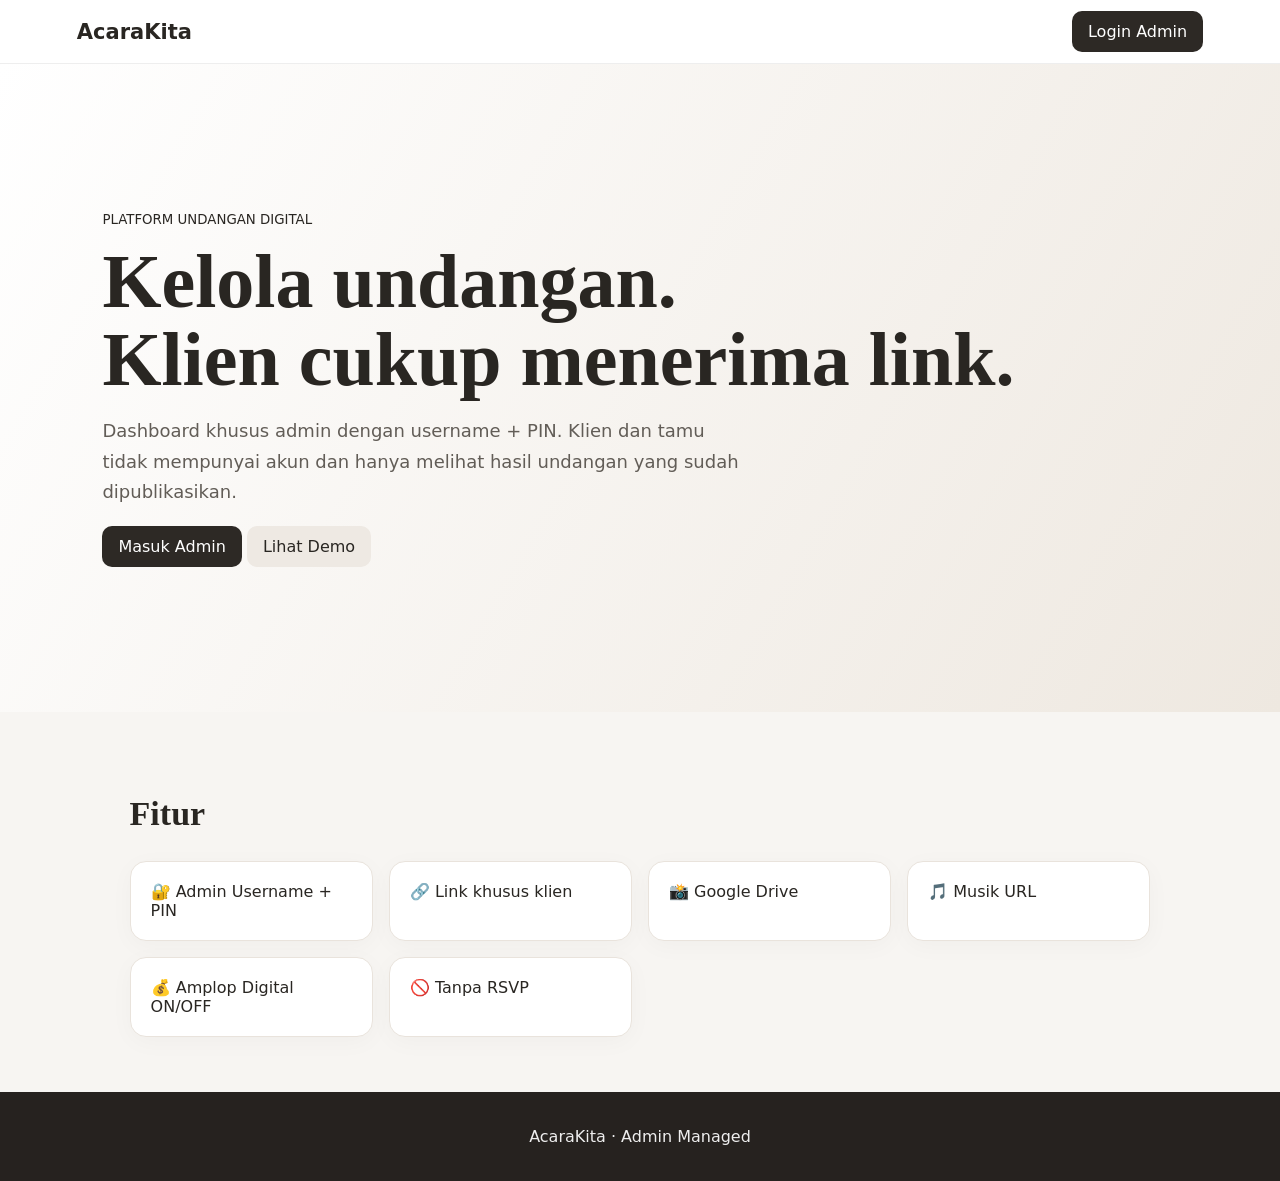
==== commit 434a2c49: "Add files via upload" ====
--- a/index.html
+++ b/index.html
@@ -1,1216 +1,4 @@
-<!DOCTYPE html>
-<html lang="id">
-
-<head>
-  <meta charset="UTF-8">
-  <meta name="viewport" content="width=device-width, initial-scale=1.0, viewport-fit=cover">
-  <title>Undangan Pernikahan — Dwi & Deni</title>
-  <link rel="preconnect" href="https://fonts.googleapis.com">
-  <link rel="preconnect" href="https://fonts.gstatic.com" crossorigin>
-  <link
-    href="https://fonts.googleapis.com/css2?family=Cormorant+Garamond:ital,wght@0,400;0,500;0,600;1,400&family=Jost:wght@300;400;500;600&display=swap"
-    rel="stylesheet">
-  <link rel="stylesheet" href="styles.css">
-</head>
-
-<body>
-  <svg width="0" height="0" style="position:absolute">
-    <defs>
-      <filter id="soft" x="-50%" y="-50%" width="200%" height="200%">
-        <feGaussianBlur stdDeviation="7" />
-      </filter>
-      <filter id="softer" x="-50%" y="-50%" width="200%" height="200%">
-        <feGaussianBlur stdDeviation="14" />
-      </filter>
-      <symbol id="spray" viewBox="0 0 260 260">
-        <g filter="url(#softer)" opacity="0.5">
-          <ellipse cx="30" cy="20" rx="120" ry="90" fill="#E8C5CC" />
-          <ellipse cx="120" cy="0" rx="90" ry="65" fill="#D9A9B4" />
-        </g>
-        <g fill="none" stroke="#6B7F52" stroke-width="2" opacity="0.8" stroke-linecap="round">
-          <path d="M10 10 C70 60, 95 95, 120 150" />
-          <path d="M120 150 C140 170, 155 195, 148 225" />
-          <path d="M120 150 C100 175, 82 195, 95 220" />
-        </g>
-        <g fill="#6B8B5E" opacity="0.9">
-          <ellipse cx="80" cy="80" rx="17" ry="7" transform="rotate(-35 80 80)" />
-          <ellipse cx="102" cy="112" rx="15" ry="6.5" transform="rotate(20 102 112)" />
-          <ellipse cx="130" cy="190" rx="13" ry="6" transform="rotate(60 130 190)" />
-        </g>
-        <!-- orchid blooms -->
-        <g filter="url(#soft)">
-          <g transform="translate(112,140)">
-            <ellipse rx="13" ry="8" fill="#8F2C3A" transform="rotate(0)" />
-            <ellipse rx="13" ry="8" fill="#9B3A47" transform="rotate(72)" />
-            <ellipse rx="13" ry="8" fill="#8F2C3A" transform="rotate(144)" />
-            <ellipse rx="13" ry="8" fill="#9B3A47" transform="rotate(216)" />
-            <ellipse rx="13" ry="8" fill="#8F2C3A" transform="rotate(288)" />
-            <circle r="5" fill="#F3D9C9" />
-          </g>
-          <g transform="translate(100,175) scale(0.7)">
-            <ellipse rx="13" ry="8" fill="#C97B8A" transform="rotate(20)" />
-            <ellipse rx="13" ry="8" fill="#D9909D" transform="rotate(92)" />
-            <ellipse rx="13" ry="8" fill="#C97B8A" transform="rotate(164)" />
-            <ellipse rx="13" ry="8" fill="#D9909D" transform="rotate(236)" />
-            <ellipse rx="13" ry="8" fill="#C97B8A" transform="rotate(308)" />
-            <circle r="5" fill="#F3D9C9" />
-          </g>
-        </g>
-        <circle cx="110" cy="222" r="6" fill="#C9A15B" opacity="0.9" />
-      </symbol>
-    </defs>
-  </svg>
-  <svg class="floral floral-tl">
-    <use href="#spray" />
-  </svg>
-  <svg class="floral floral-tr">
-    <use href="#spray" />
-  </svg>
-  <svg class="floral floral-bl">
-    <use href="#spray" />
-  </svg>
-  <svg class="floral floral-br">
-    <use href="#spray" />
-  </svg>
-
-  <!-- LOADER -->
-  <div id="loader">Memuat...</div>
-
-  <!-- AUTH PAGES (LOGIN & PENDING) -->
-  <div id="authPages" class="auth-wrap" style="display:none;">
-    <!-- LOGIN PAGE DENGAN PIN -->
-    <div id="loginPage" class="auth-card" style="display:none;">
-      <h1 class="serif">SatuAcara</h1>
-      <span class="subtitle">Platform Pembuat Undangan</span>
-      <p>Masukkan PIN keamanan untuk langsung masuk ke dashboard pembuatan dan pengelolaan undangan.</p>
-
-      <form id="pinLoginForm" onsubmit="window.handlePinLogin(event)" style="margin-top:20px;">
-        <div style="position:relative; margin-bottom:14px;">
-          <input type="password" id="inputPin" placeholder="Masukkan PIN (default: 1234)" required
-            autocomplete="current-password"
-            style="width:100%; padding:14px 18px; border:1.5px solid rgba(155,58,71,0.25); border-radius:30px; font-family:'Jost',sans-serif; font-size:15px; text-align:center; letter-spacing:0.18em; background:#fff; outline:none; transition:border-color .2s; color:#3a1420;"
-            onfocus="this.style.borderColor='var(--brass)'" onblur="this.style.borderColor='rgba(155,58,71,0.25)'">
-        </div>
-        <div id="pinErrorMsg"
-          style="display:none; color:#c0392b; font-size:12.5px; margin-bottom:14px; font-weight:500;">
-          ⚠️ PIN salah! Gunakan PIN default: 1234 atau admin123
-        </div>
-        <button type="submit" id="btnSubmitPin"
-          style="width:100%; background:var(--brass); color:#fff; border:none; padding:14px 24px; border-radius:30px; font-family:'Jost',sans-serif; font-size:13.5px; font-weight:500; letter-spacing:0.06em; text-transform:uppercase; cursor:pointer; box-shadow:0 8px 20px rgba(155,58,71,0.3); transition:all .2s;"
-          onmouseover="this.style.opacity='0.9'; this.style.transform='translateY(-1px)'"
-          onmouseout="this.style.opacity='1'; this.style.transform='translateY(0)'">
-          Masuk ke Dashboard Undangan
-        </button>
-        <div style="margin-top:16px; font-size:12px; color:#777;">
-          PIN Default: <strong style="color:var(--brass); font-weight:600;">1234</strong> atau <strong
-            style="color:var(--brass); font-weight:600;">admin123</strong>
-        </div>
-      </form>
-    </div>
-
-    <!-- WHATSAPP FAB (Only on login page) -->
-    <a href="https://wa.me/6289606357045" target="_blank" class="wa-fab" title="Hubungi Kami via WhatsApp">
-      <svg viewBox="0 0 24 24" fill="none" stroke="#fff" stroke-width="2" stroke-linecap="round"
-        stroke-linejoin="round">
-        <path
-          d="M21 11.5a8.38 8.38 0 0 1-.9 3.8 8.5 8.5 0 0 1-7.6 4.7 8.38 8.38 0 0 1-3.8-.9L3 21l1.9-5.7a8.38 8.38 0 0 1-.9-3.8 8.5 8.5 0 0 1 4.7-7.6 8.38 8.38 0 0 1 3.8-.9h.5a8.48 8.48 0 0 1 8 8v.5z">
-        </path>
-      </svg>
-    </a>
-  </div>
-
-  <!-- PENDING APPROVAL PAGE -->
-  <div id="pendingPage"
-    style="display:none; min-height:100vh; align-items:center; justify-content:center; text-align:center; background:var(--paper); padding:40px 24px; flex-direction:column;">
-    <div class="pending-card">
-      <div class="pending-icon">
-        <svg viewBox="0 0 24 24" fill="none" stroke="currentColor" stroke-width="1.5">
-          <circle cx="12" cy="12" r="10" />
-          <polyline points="12 6 12 12 16 14" />
-        </svg>
-      </div>
-      <h2>Menunggu Persetujuan</h2>
-      <p>Undangan ini sedang dalam proses peninjauan oleh tim kami. Silakan hubungi pengirim undangan untuk informasi
-        lebih lanjut.</p>
-      <div
-        style="margin-top:24px; width:40px; height:1px; background:var(--brass); margin-left:auto; margin-right:auto;">
-      </div>
-      <p style="margin-top:16px; font-size:12px; color:var(--brass); letter-spacing:0.1em;">SATUACARA</p>
-    </div>
-  </div>
-
-
-  <button id="btnBackHome" onclick="window.goHome()"
-    style="display:none; position:fixed; top:16px; left:16px; z-index:999; background:#fff; border:1px solid rgba(0,0,0,0.15); padding:9px 18px; border-radius:30px; cursor:pointer; font-family:'Jost',sans-serif; font-size:12px; font-weight:500; box-shadow:0 4px 12px rgba(0,0,0,0.12); transition:box-shadow .2s;">
-    &larr; Kembali ke Beranda
-  </button>
-
-  <!-- ADMIN DASHBOARD -->
-  <div id="adminPage" class="admin-wrap" style="display:none;">
-
-    <!-- Admin Sidebar -->
-    <div class="admin-sidebar">
-      <div class="admin-sidebar-logo">
-        SatuAcara
-        <span>Admin Panel</span>
-      </div>
-
-      <div class="admin-nav-item active" id="adminNavUsers" onclick="adminSwitchTab('adminTabUsers', this)">
-        <svg viewBox="0 0 24 24" fill="none" stroke="currentColor" stroke-width="1.6">
-          <path d="M17 21v-2a4 4 0 0 0-4-4H5a4 4 0 0 0-4 4v2" />
-          <circle cx="9" cy="7" r="4" />
-          <path d="M23 21v-2a4 4 0 0 0-3-3.87" />
-          <path d="M16 3.13a4 4 0 0 1 0 7.75" />
-        </svg>
-        Daftar User
-      </div>
-      <div class="admin-nav-item" id="adminNavRsvp" onclick="adminSwitchTab('adminTabRsvp', this)">
-        <svg viewBox="0 0 24 24" fill="none" stroke="currentColor" stroke-width="1.6">
-          <rect x="3" y="4" width="18" height="16" rx="1" />
-          <path d="M7 9h10M7 13h6M9 17l2 2 4-4" />
-        </svg>
-        RSVP & Kehadiran
-      </div>
-      <div class="admin-nav-item" id="adminNavSettings" onclick="adminSwitchTab('adminTabSettings', this)">
-        <svg viewBox="0 0 24 24" fill="none" stroke="currentColor" stroke-width="1.6">
-          <circle cx="12" cy="12" r="3" />
-          <path
-            d="M19.4 15a1.65 1.65 0 0 0 .33 1.82l.06.06a2 2 0 0 1-2.83 2.83l-.06-.06a1.65 1.65 0 0 0-1.82-.33 1.65 1.65 0 0 0-1 1.51V21a2 2 0 0 1-4 0v-.09A1.65 1.65 0 0 0 9 19.4a1.65 1.65 0 0 0-1.82.33l-.06.06a2 2 0 0 1-2.83-2.83l.06-.06A1.65 1.65 0 0 0 4.68 15a1.65 1.65 0 0 0-1.51-1H3a2 2 0 0 1 0-4h.09A1.65 1.65 0 0 0 4.6 9a1.65 1.65 0 0 0-.33-1.82l-.06-.06a2 2 0 0 1 2.83-2.83l.06.06A1.65 1.65 0 0 0 9 4.68a1.65 1.65 0 0 0 1-1.51V3a2 2 0 0 1 4 0v.09a1.65 1.65 0 0 0 1 1.51 1.65 1.65 0 0 0 1.82-.33l.06-.06a2 2 0 0 1 2.83 2.83l-.06.06A1.65 1.65 0 0 0 19.4 9a1.65 1.65 0 0 0 1.51 1H21a2 2 0 0 1 0 4h-.09a1.65 1.65 0 0 0-1.51 1z" />
-        </svg>
-        Pengaturan
-      </div>
-
-      <div class="admin-sidebar-spacer"></div>
-      <div class="admin-nav-item danger" id="btnLogoutAdmin">
-        <svg viewBox="0 0 24 24" fill="none" stroke="currentColor" stroke-width="1.6">
-          <path d="M9 21H5a2 2 0 0 1-2-2V5a2 2 0 0 1 2-2h4" />
-          <polyline points="16 17 21 12 16 7" />
-          <line x1="21" y1="12" x2="9" y2="12" />
-        </svg>
-        Keluar
-      </div>
-    </div>
-
-    <!-- Admin Bottom Nav Mobile -->
-    <div class="admin-bottom-nav">
-      <div class="abnav-item active"
-        onclick="adminSwitchTab('adminTabUsers', document.getElementById('adminNavUsers'), true)">
-        <svg viewBox="0 0 24 24" fill="none" stroke="currentColor" stroke-width="1.6">
-          <path d="M17 21v-2a4 4 0 0 0-4-4H5a4 4 0 0 0-4 4v2" />
-          <circle cx="9" cy="7" r="4" />
-          <path d="M23 21v-2a4 4 0 0 0-3-3.87" />
-          <path d="M16 3.13a4 4 0 0 1 0 7.75" />
-        </svg>
-        User
-      </div>
-      <div class="abnav-item" onclick="adminSwitchTab('adminTabRsvp', document.getElementById('adminNavRsvp'), true)">
-        <svg viewBox="0 0 24 24" fill="none" stroke="currentColor" stroke-width="1.6">
-          <rect x="3" y="4" width="18" height="16" rx="1" />
-          <path d="M7 9h10M7 13h6M9 17l2 2 4-4" />
-        </svg>
-        RSVP
-      </div>
-      <div class="abnav-item"
-        onclick="adminSwitchTab('adminTabSettings', document.getElementById('adminNavSettings'), true)">
-        <svg viewBox="0 0 24 24" fill="none" stroke="currentColor" stroke-width="1.6">
-          <circle cx="12" cy="12" r="3" />
-          <path
-            d="M19.4 15a1.65 1.65 0 0 0 .33 1.82l.06.06a2 2 0 0 1-2.83 2.83l-.06-.06a1.65 1.65 0 0 0-1.82-.33 1.65 1.65 0 0 0-1 1.51V21a2 2 0 0 1-4 0v-.09A1.65 1.65 0 0 0 9 19.4a1.65 1.65 0 0 0-1.82.33l-.06.06a2 2 0 0 1-2.83-2.83l.06-.06A1.65 1.65 0 0 0 4.68 15a1.65 1.65 0 0 0-1.51-1H3a2 2 0 0 1 0-4h.09A1.65 1.65 0 0 0 4.6 9a1.65 1.65 0 0 0-.33-1.82l-.06-.06a2 2 0 0 1 2.83-2.83l.06.06A1.65 1.65 0 0 0 9 4.68a1.65 1.65 0 0 0 1-1.51V3a2 2 0 0 1 4 0v.09a1.65 1.65 0 0 0 1 1.51 1.65 1.65 0 0 0 1.82-.33l.06-.06a2 2 0 0 1 2.83 2.83l-.06.06A1.65 1.65 0 0 0 19.4 9a1.65 1.65 0 0 0 1.51 1H21a2 2 0 0 1 0 4h-.09a1.65 1.65 0 0 0-1.51 1z" />
-        </svg>
-        Pengaturan
-      </div>
-      <div class="abnav-item danger" id="btnLogoutAdminMobile">
-        <svg viewBox="0 0 24 24" fill="none" stroke="currentColor" stroke-width="1.6">
-          <path d="M9 21H5a2 2 0 0 1-2-2V5a2 2 0 0 1 2-2h4" />
-          <polyline points="16 17 21 12 16 7" />
-          <line x1="21" y1="12" x2="9" y2="12" />
-        </svg>
-        Keluar
-      </div>
-    </div>
-
-    <!-- Admin Main -->
-    <div class="admin-main">
-
-      <!-- Tab: Users -->
-      <div id="adminTabUsers" style="display:block;">
-        <div class="admin-page-title">
-          <h1>Daftar User</h1>
-          <p>Semua akun yang terdaftar di platform SatuAcara</p>
-        </div>
-        <div class="admin-stats">
-          <div class="admin-stat-card">
-            <div class="label">Total User</div>
-            <div class="value" id="statTotalUsers">0</div>
-          </div>
-          <div class="admin-stat-card">
-            <div class="label">Total RSVP</div>
-            <div class="value" id="statTotalRsvp">0</div>
-          </div>
-          <div class="admin-stat-card">
-            <div class="label">Undangan Aktif</div>
-            <div class="value" id="statTotalActive">0</div>
-          </div>
-        </div>
-        <div class="admin-section">
-          <h2>Semua Undangan</h2>
-          <p class="section-desc">Klik "Lihat" untuk membuka undangan di tab baru</p>
-          <div style="overflow-x:auto;">
-            <table class="admin-table">
-              <thead>
-                <tr>
-                  <th>Nama Pasangan</th>
-                  <th>Status</th>
-                  <th>Aksi</th>
-                </tr>
-              </thead>
-              <tbody id="adminUserList">
-                <tr>
-                  <td colspan="3" style="text-align:center; color:#5a7a6e; padding:30px;">Memuat data...</td>
-                </tr>
-              </tbody>
-            </table>
-          </div>
-        </div>
-      </div>
-
-      <!-- Tab: RSVP -->
-      <div id="adminTabRsvp" style="display:none;">
-        <div class="admin-page-title">
-          <h1>RSVP & Kehadiran</h1>
-          <p>Data konfirmasi tamu dari semua undangan</p>
-        </div>
-        <div class="admin-section">
-          <h2>Semua RSVP</h2>
-          <p class="section-desc">Data real-time dari seluruh konfirmasi kehadiran</p>
-          <div style="overflow-x:auto;">
-            <table class="admin-table">
-              <thead>
-                <tr>
-                  <th>Nama Tamu</th>
-                  <th>Jumlah</th>
-                  <th>Kehadiran</th>
-                </tr>
-              </thead>
-              <tbody id="adminRsvpList">
-                <tr>
-                  <td colspan="3" style="text-align:center; color:#5a7a6e; padding:30px;">Memuat data...</td>
-                </tr>
-              </tbody>
-            </table>
-          </div>
-        </div>
-      </div>
-
-      <!-- Tab: Settings -->
-      <div id="adminTabSettings" style="display:none;">
-        <div class="admin-page-title">
-          <h1>Pengaturan Platform</h1>
-          <p>Konfigurasi global untuk semua pengguna SatuAcara</p>
-        </div>
-        <div class="admin-section">
-          <h2>Kontrol Akses</h2>
-          <p class="section-desc">Atur apakah user perlu persetujuan admin sebelum bisa menyebarkan link undangan</p>
-          <div class="approval-toggle-row">
-            <div class="info">
-              <h4>Wajib Persetujuan Admin <span class="approval-status-badge badge-off" id="approvalBadge">Tidak
-                  Aktif</span></h4>
-              <p>Jika aktif, user tidak bisa share link undangan sebelum disetujui admin. Saat ini dalam mode trial —
-                semua user bebas akses.</p>
-            </div>
-            <label class="toggle-switch">
-              <input type="checkbox" id="globalRequireApproval" onchange="window.saveApprovalSetting(this.checked)">
-              <span class="slider"></span>
-            </label>
-          </div>
-          <div class="setting-note">
-            <svg viewBox="0 0 24 24" fill="none" stroke="currentColor" stroke-width="2">
-              <circle cx="12" cy="12" r="10" />
-              <line x1="12" y1="16" x2="12" y2="12" />
-              <line x1="12" y1="8" x2="12.01" y2="8" />
-            </svg>
-            Saklar ini akan aktif secara real-time. Jika diaktifkan, semua undangan baru harus disetujui secara manual.
-          </div>
-        </div>
-      </div>
-
-    </div>
-  </div>
-
-  <!-- USER DASHBOARD -->
-  <div id="userDashboard" class="dashboard-wrap" style="display:none;">
-
-    <!-- Sidebar PC -->
-    <div class="sidebar">
-      <div class="sidebar-logo serif">SatuAcara</div>
-
-      <div class="nav-item active" onclick="switchTab('tabProfil',this)" id="navProfil">
-        <svg viewBox="0 0 24 24" fill="none" stroke="currentColor" stroke-width="1.6">
-          <circle cx="12" cy="8" r="4" />
-          <path d="M4 20c0-4 3.6-7 8-7s8 3 8 7" />
-        </svg>
-        Profil Pasangan
-      </div>
-      <div class="nav-item" onclick="switchTab('tabAcara',this)" id="navAcara">
-        <svg viewBox="0 0 24 24" fill="none" stroke="currentColor" stroke-width="1.6">
-          <rect x="3" y="4" width="18" height="18" rx="2" />
-          <line x1="16" y1="2" x2="16" y2="6" />
-          <line x1="8" y1="2" x2="8" y2="6" />
-          <line x1="3" y1="10" x2="21" y2="10" />
-        </svg>
-        Acara & Lokasi
-      </div>
-      <div class="nav-item" onclick="switchTab('tabGaleri',this)" id="navGaleri">
-        <svg viewBox="0 0 24 24" fill="none" stroke="currentColor" stroke-width="1.6">
-          <rect x="3" y="3" width="18" height="18" rx="2" />
-          <circle cx="8.5" cy="8.5" r="1.5" />
-          <polyline points="21,15 16,10 5,21" />
-        </svg>
-        Galeri
-      </div>
-      <div class="nav-item" onclick="window.openUserInvitation()" id="navViewInvite">
-        <svg viewBox="0 0 24 24" fill="none" stroke="currentColor" stroke-width="1.6">
-          <path d="M18 13v6a2 2 0 0 1-2 2H5a2 2 0 0 1-2-2V8a2 2 0 0 1 2-2h6" />
-          <polyline points="15 3 21 3 21 9" />
-          <line x1="10" y1="14" x2="21" y2="3" />
-        </svg>
-        Lihat Undangan
-      </div>
-      <div class="nav-item" onclick="switchTab('tabKisah',this)" id="navKisah">
-        <svg viewBox="0 0 24 24" fill="none" stroke="currentColor" stroke-width="1.6">
-          <path
-            d="M12 21.35l-1.45-1.32C5.4 15.36 2 12.28 2 8.5 2 5.42 4.42 3 7.5 3c1.74 0 3.41.81 4.5 2.09C13.09 3.81 14.76 3 16.5 3 19.58 3 22 5.42 22 8.5c0 3.78-3.4 6.86-8.55 11.54L12 21.35z" />
-        </svg>
-        Kisah Cinta
-      </div>
-      <div class="nav-item" onclick="switchTab('tabHadiah',this)" id="navHadiah">
-        <svg viewBox="0 0 24 24" fill="none" stroke="currentColor" stroke-width="1.6">
-          <rect x="3" y="8" width="18" height="13" rx="1" />
-          <path d="M12 8V21" />
-          <path d="M3 12h18" />
-          <path d="M12 8C12 5.79 10.21 4 8 4s-4 1.79-4 4h8" />
-          <path d="M12 8c0-2.21 1.79-4 4-4s4 1.79 4 4h-8" />
-        </svg>
-        Hadiah Digital
-      </div>
-      <div class="nav-item" onclick="switchTab('tabSebar',this)" id="navSebar">
-        <svg viewBox="0 0 24 24" fill="none" stroke="currentColor" stroke-width="1.6">
-          <circle cx="18" cy="5" r="3" />
-          <circle cx="6" cy="12" r="3" />
-          <circle cx="18" cy="19" r="3" />
-          <line x1="8.59" y1="13.51" x2="15.42" y2="17.49" />
-          <line x1="15.41" y1="6.51" x2="8.59" y2="10.49" />
-        </svg>
-        Sebar Undangan
-      </div>
-      <div class="sidebar-spacer"></div>
-      <div class="nav-item logout" id="btnLogoutUser">
-        <svg viewBox="0 0 24 24" fill="none" stroke="currentColor" stroke-width="1.6">
-          <path d="M9 21H5a2 2 0 0 1-2-2V5a2 2 0 0 1 2-2h4" />
-          <polyline points="16 17 21 12 16 7" />
-          <line x1="21" y1="12" x2="9" y2="12" />
-        </svg>
-        Keluar
-      </div>
-    </div>
-
-    <!-- Main Content -->
-    <div class="main-content">
-
-      <!-- TAB: PROFIL -->
-      <div class="tab-panel active" id="tabProfil">
-        <div class="dash-card">
-          <h3 class="serif">Mempelai Wanita</h3>
-          <div class="form-group-row">
-            <div class="form-group"><label>Nama Panggilan</label><input type="text" id="brideName" required
-                placeholder="Kirana" oninput="window.autoGenerateSlug()"></div>
-            <div class="form-group"><label>Nama Lengkap</label><input type="text" id="brideFullName"
-                placeholder="Kirana Ayu Pratiwi"></div>
-          </div>
-          <div class="form-group"><label>Orang Tua</label><input type="text" id="brideParents"
-              placeholder="Putri dari Bapak Herman &amp; Ibu Susanti"></div>
-          <div class="form-group">
-            <label>Foto Mempelai Wanita (URL)</label>
-            <input type="url" id="bridePhotoUrl" placeholder="https://drive.google.com/... atau https://..."
-              oninput="window.updatePhotoPreview('bride')">
-            <p class="form-hint">💡 Bisa pakai link Google Drive! Pastikan akses file di Google Drive diset ke
-              &quot;Siapa saja yang memiliki link&quot;.</p>
-            <div id="previewBridePhotoWrap" class="photo-input-preview" style="display:none; margin-top:8px;">
-              <div
-                style="display:flex; align-items:center; gap:12px; background:rgba(0,0,0,0.03); padding:8px 12px; border-radius:8px; border:1px solid #e0e0e0;">
-                <img id="previewBridePhotoImg" src="" alt="Preview Mempelai Wanita"
-                  style="width:48px; height:48px; object-fit:cover; border-radius:6px; border:1px solid #ccc;">
-                <div>
-                  <div style="font-size:12px; font-weight:600; color:#2e7d32;" id="previewBridePhotoStatus">✓ Foto siap
-                    digunakan</div>
-                  <div style="font-size:11px; color:#666;" id="previewBridePhotoNote">Google Drive terdeteksi &amp;
-                    dikonversi</div>
-                </div>
-              </div>
-            </div>
-          </div>
-          <div class="form-group"><label>Instagram Mempelai Wanita</label><input type="text" id="brideInstagram"
-              placeholder="@nama.instagram"></div>
-        </div>
-
-        <div class="dash-card">
-          <h3 class="serif">Mempelai Pria</h3>
-          <div class="form-group-row">
-            <div class="form-group"><label>Nama Panggilan</label><input type="text" id="groomName" required
-                placeholder="Bayu" oninput="window.autoGenerateSlug()"></div>
-            <div class="form-group"><label>Nama Lengkap</label><input type="text" id="groomFullName"
-                placeholder="Bayu Aditya Nugraha"></div>
-          </div>
-          <div class="form-group"><label>Orang Tua</label><input type="text" id="groomParents"
-              placeholder="Putra dari Bapak Nugroho &amp; Ibu Ratna"></div>
-          <div class="form-group">
-            <label>Foto Mempelai Pria (URL)</label>
-            <input type="url" id="groomPhotoUrl" placeholder="https://drive.google.com/... atau https://..."
-              oninput="window.updatePhotoPreview('groom')">
-            <p class="form-hint">💡 Bisa pakai link Google Drive! Pastikan akses file di Google Drive diset ke
-              &quot;Siapa saja yang memiliki link&quot;.</p>
-            <div id="previewGroomPhotoWrap" class="photo-input-preview" style="display:none; margin-top:8px;">
-              <div
-                style="display:flex; align-items:center; gap:12px; background:rgba(0,0,0,0.03); padding:8px 12px; border-radius:8px; border:1px solid #e0e0e0;">
-                <img id="previewGroomPhotoImg" src="" alt="Preview Mempelai Pria"
-                  style="width:48px; height:48px; object-fit:cover; border-radius:6px; border:1px solid #ccc;">
-                <div>
-                  <div style="font-size:12px; font-weight:600; color:#2e7d32;" id="previewGroomPhotoStatus">✓ Foto siap
-                    digunakan</div>
-                  <div style="font-size:11px; color:#666;" id="previewGroomPhotoNote">Google Drive terdeteksi &amp;
-                    dikonversi</div>
-                </div>
-              </div>
-            </div>
-          </div>
-          <div class="form-group"><label>Instagram Mempelai Pria</label><input type="text" id="groomInstagram"
-              placeholder="@nama.instagram"></div>
-        </div>
-
-        <div class="dash-card">
-          <h3 class="serif">Foto Cover &amp; Kutipan</h3>
-          <div class="form-group">
-            <label>Foto Cover / Sampul (URL)</label>
-            <input type="url" id="couplePhotoUrl" placeholder="https://drive.google.com/... atau https://..."
-              oninput="window.updatePhotoPreview('couple')">
-            <p class="form-hint">💡 Link Google Drive biasa otomatis dikonversi! Tampil di panel kiri (layar PC) dan
-              cover pembuka.</p>
-            <div id="previewCouplePhotoWrap" class="photo-input-preview" style="display:none; margin-top:8px;">
-              <div
-                style="display:flex; align-items:center; gap:12px; background:rgba(0,0,0,0.03); padding:8px 12px; border-radius:8px; border:1px solid #e0e0e0;">
-                <img id="previewCouplePhotoImg" src="" alt="Preview Cover"
-                  style="width:48px; height:48px; object-fit:cover; border-radius:6px; border:1px solid #ccc;">
-                <div>
-                  <div style="font-size:12px; font-weight:600; color:#2e7d32;" id="previewCouplePhotoStatus">✓ Foto siap
-                    digunakan</div>
-                  <div style="font-size:11px; color:#666;" id="previewCouplePhotoNote">Google Drive terdeteksi &amp;
-                    dikonversi</div>
-                </div>
-              </div>
-            </div>
-          </div>
-          <div class="form-group"><label>Kutipan Ayat / Quote</label><textarea id="quoteText" rows="3"
-              placeholder="Dan di antara tanda-tanda kekuasaan-Nya..."></textarea></div>
-          <div class="form-group-row">
-            <div class="form-group"><label>Sumber Kutipan</label><input type="text" id="quoteSource"
-                placeholder="QS. Ar-Rum: 21"></div>
-            <div class="form-group"><label>Judul Salam (e.g. &quot;With Love&quot;)</label><input type="text"
-                id="greetingTitle" placeholder="With Love"></div>
-          </div>
-          <div class="form-group"><label>Teks Salam</label><textarea id="greetingText" rows="3"
-              placeholder="Dengan memohon rahmat dan ridho Allah SWT..."></textarea></div>
-        </div>
-
-        <div class="dash-card">
-          <div style="display:flex; justify-content:space-between; align-items:center; margin-bottom:14px;">
-            <h3 class="serif" style="margin:0;">URL Undangan Klien</h3>
-            <button type="button" onclick="window.autoGenerateSlug(true)"
-              style="background:rgba(155,58,71,0.08); color:var(--brass); border:1px solid rgba(155,58,71,0.25); border-radius:20px; padding:6px 14px; font-size:12px; font-weight:500; cursor:pointer; display:flex; align-items:center; gap:6px; font-family:'Jost';">
-              <svg width="13" height="13" viewBox="0 0 24 24" fill="none" stroke="currentColor" stroke-width="2.2">
-                <path d="M21.5 2v6h-6M21.34 15.57a10 10 0 1 1-.57-8.38l5.67-5.67" />
-              </svg>
-              Perbarui URL dari Nama
-            </button>
-          </div>
-          <div class="form-group">
-            <label>Slug URL (Otomatis dibuat dari nama kedua mempelai)</label>
-            <input type="text" id="inviteSlug" placeholder="contoh: kirana-bayu" oninput="window.onSlugManualInput()">
-            <p class="form-hint">💡 Otomatis berubah saat Anda mengetik nama mempelai di atas (atau bisa Anda sesuaikan
-              sendiri).</p>
-          </div>
-          <div style="margin-top:14px;">
-            <label
-              style="font-size:11px; font-weight:600; color:#888; text-transform:uppercase; letter-spacing:0.06em; margin-bottom:6px; display:block;">Link
-              Undangan Lengkap:</label>
-            <div class="slug-preview" id="slugPreview"
-              style="display:flex; justify-content:space-between; align-items:center; flex-wrap:wrap; gap:10px;">
-              <span id="slugPreviewFullUrl" style="word-break:break-all; font-weight:500;">...</span>
-              <div style="display:flex; gap:8px;">
-                <button type="button" onclick="window.copyFullInviteUrl(this)"
-                  style="background:var(--brass); color:#fff; border:none; padding:6px 14px; border-radius:4px; font-size:12px; font-family:'Jost'; cursor:pointer; font-weight:500;">Salin
-                  Link</button>
-                <button type="button" onclick="window.openUserInvitation()"
-                  style="background:#fff; color:var(--brass); border:1px solid var(--brass); padding:6px 14px; border-radius:4px; font-size:12px; font-family:'Jost'; cursor:pointer; font-weight:500;">Lihat
-                  Undangan</button>
-              </div>
-            </div>
-          </div>
-        </div>
-
-        <button class="btn-primary" onclick="window.saveWeddingData(event)" type="button" id="btnSaveData">Simpan Semua
-          Data</button>
-        <span id="saveSuccessMsg" style="color:green; display:none; margin-left:14px; font-size:13px;">✓
-          Tersimpan!</span>
-      </div>
-
-      <!-- TAB: ACARA -->
-      <div class="tab-panel" id="tabAcara">
-        <div class="dash-card">
-          <h3 class="serif">Tanggal Acara Utama &amp; Countdown</h3>
-          <div class="form-group">
-            <label>Tanggal Acara Utama (untuk Countdown &amp; Tampilan)</label>
-            <input type="date" id="weddingDate">
-            <p class="form-hint">💡 Digunakan untuk hitung mundur dan tanggal utama undangan.</p>
-          </div>
-        </div>
-        <div class="dash-card">
-          <h3 class="serif">Akad Nikah</h3>
-          <div class="form-group">
-            <label>Tanggal Akad (opsional, jika beda tanggal)</label>
-            <input type="date" id="akadDate">
-          </div>
-          <div class="form-group"><label>Waktu Akad (e.g. 08.00 – 10.00 WIB)</label><input type="text" id="akadTime"
-              placeholder="08.00 – 10.00 WIB"></div>
-          <div class="form-group"><label>Lokasi / Tempat Akad</label><input type="text" id="akadVenue"
-              placeholder="Kediaman Mempelai, Jl. ..."></div>
-          <div class="form-group"><label>Link Google Maps Lokasi Akad</label><input type="url" id="mapUrlAkad"
-              placeholder="https://maps.google.com/..."></div>
-        </div>
-        <div class="dash-card">
-          <h3 class="serif">Resepsi</h3>
-          <div class="form-group">
-            <label>Tanggal Resepsi (opsional, jika beda tanggal)</label>
-            <input type="date" id="resepsiDate">
-          </div>
-          <div class="form-group"><label>Waktu Resepsi (e.g. 11.00 – 14.00 WIB)</label><input type="text"
-              id="resepsiTime" placeholder="11.00 – 14.00 WIB"></div>
-          <div class="form-group"><label>Lokasi / Tempat Resepsi</label><input type="text" id="resepsiVenue"
-              placeholder="Gedung Grha Kirana, Jl. ..."></div>
-          <div class="form-group"><label>Link Google Maps Lokasi Resepsi</label><input type="url" id="mapUrlResepsi"
-              placeholder="https://maps.google.com/..."></div>
-        </div>
-        <button class="btn-primary" onclick="window.saveWeddingData(event)" type="button">Simpan Acara</button>
-        <span id="saveSuccessMsg2" style="color:green; display:none; margin-left:14px; font-size:13px;">✓
-          Tersimpan!</span>
-      </div>
-
-      <!-- TAB: GALERI -->
-      <div class="tab-panel" id="tabGaleri">
-        <div class="dash-card">
-          <h3 class="serif">Galeri Momen</h3>
-          <p style="font-size:13px; color:#666; margin-bottom:12px;">Masukkan tautan foto-foto prewedding atau momen
-            bahagia Anda. <b>Mendukung penuh link Google Drive</b> maupun URL gambar langsung.</p>
-
-          <div
-            style="background:rgba(155,58,71,0.05); border:1px dashed rgba(155,58,71,0.3); border-radius:8px; padding:12px; margin-bottom:16px;">
-            <label style="font-size:12px; font-weight:600; color:var(--brass); margin-bottom:6px; display:block;">➕
-              Tambah Cepat Link Foto:</label>
-            <div style="display:flex; gap:8px;">
-              <input type="url" id="quickGalleryInput" placeholder="Paste link Google Drive atau URL foto di sini..."
-                style="flex:1; padding:8px 12px; border:1px solid #ccc; border-radius:6px; font-size:13px; font-family:'Jost';">
-              <button type="button" onclick="window.addQuickGalleryUrl()"
-                style="background:var(--brass); color:#fff; border:none; padding:8px 16px; border-radius:6px; font-size:13px; cursor:pointer; font-weight:500; font-family:'Jost'; white-space:nowrap;">+
-                Tambah Foto</button>
-            </div>
-            <p style="font-size:11px; color:#777; margin:6px 0 0 0;">💡 Buka foto di Google Drive &gt; Bagikan &gt;
-              "Siapa saja yang memiliki link" &gt; Salin link lalu paste di sini.</p>
-          </div>
-
-          <div class="form-group">
-            <label>Daftar URL Foto (1 link per baris / Enter)</label>
-            <textarea id="galleryUrls" rows="6"
-              placeholder="https://drive.google.com/file/d/...&#10;https://drive.google.com/file/d/...&#10;https://..."
-              oninput="window.updateGalleryPreview()"></textarea>
-            <p class="form-hint">💡 Anda juga dapat mengedit atau menghapus daftar URL foto langsung di atas.</p>
-          </div>
-
-          <!-- Live Preview Grid Galeri -->
-          <div id="galleryLivePreviewWrap" style="margin-top:16px; display:none;">
-            <div style="display:flex; justify-content:space-between; align-items:center; margin-bottom:10px;">
-              <label style="font-size:12px; font-weight:600; color:#333; margin:0;" id="galleryLivePreviewTitle">📸
-                Pratinjau Foto Galeri</label>
-              <span id="galleryCountBadge"
-                style="background:#e8f5e9; color:#2e7d32; font-size:11px; font-weight:600; padding:2px 8px; border-radius:12px;">0
-                Foto</span>
-            </div>
-            <div id="galleryLivePreviewGrid"
-              style="display:grid; grid-template-columns:repeat(auto-fill, minmax(80px, 1fr)); gap:8px; background:#fafafa; border:1px solid #eee; border-radius:8px; padding:10px;">
-            </div>
-          </div>
-        </div>
-
-        <div class="dash-card">
-          <h3 class="serif">Musik Latar</h3>
-          <p style="font-size:13px; color:#666; margin-bottom:14px;">Pilih lagu pengiring saat tamu membuka undangan.
-            Lagu otomatis diputar saat tombol "Buka Undangan" diklik.</p>
-
-          <div class="form-group">
-            <label>URL Musik / Path File MP3</label>
-            <input type="text" id="musicUrl" placeholder="contoh: assets/musik.mp3 atau https://...">
-            <p class="form-hint">💡 Biarkan kosong jika ingin menggunakan nada melodi lembut bawaan.</p>
-          </div>
-
-          <!-- PANDUAN MUSIK -->
-          <div
-            style="background:rgba(155,58,71,0.04); border-radius:8px; padding:14px; margin-top:14px; border-left:4px solid var(--brass);">
-            <p style="font-size:12px; font-weight:600; color:var(--brass); margin-bottom:8px;">💡 Cara Terbaik &amp;
-              Paling Pasti Bunyi:</p>
-
-            <div style="margin-bottom:10px;">
-              <p style="font-size:12px; font-weight:600; color:#333; margin:0 0 2px 0;">⭐ Opsi 1: Taruh File di Folder
-                Project (Paling Direkomendasikan)</p>
-              <p style="font-size:11px; color:#555; margin:0;">
-                1. Simpan file lagu format <code>.mp3</code> Anda ke dalam folder <b><code>assets/</code></b> di project
-                (misal: <code>assets/musik.mp3</code>).<br>
-                2. Ketik <b><code>assets/musik.mp3</code></b> pada kolom URL Musik di atas lalu simpan.<br>
-                3. Saat di-upload ke Cloudflare Pages, lagu di-hosting langsung dan <b>100% pasti berputar lancar tanpa
-                  buffering / blokir</b>.
-              </p>
-            </div>
-
-            <div style="margin-bottom:10px;">
-              <p style="font-size:12px; font-weight:600; color:#333; margin:0 0 2px 0;">⭐ Opsi 2: Link Dropbox (Otomatis
-                Didukung)</p>
-              <p style="font-size:11px; color:#555; margin:0;">
-                Upload MP3 ke Dropbox &gt; Salin link bagikan &gt; Paste di kolom atas. Sistem kami otomatis
-                mengonversinya menjadi direct audio stream.
-              </p>
-            </div>
-
-            <div style="margin-bottom:10px;">
-              <p style="font-size:12px; font-weight:600; color:#333; margin:0 0 2px 0;">⭐ Opsi 3: Upload Gratis ke
-                Catbox.moe</p>
-              <p style="font-size:11px; color:#555; margin:0;">
-                Buka <a href="https://catbox.moe" target="_blank"
-                  style="color:var(--brass); font-weight:600;">catbox.moe</a> (tanpa daftar/login) &gt; Pilih file MP3
-                Anda &gt; Klik Upload &gt; Salin link <code>https://files.catbox.moe/...mp3</code> &gt; Paste di kolom
-                atas.
-              </p>
-            </div>
-
-            <div style="background:#fff3e0; border-radius:6px; padding:8px 10px; margin-top:8px;">
-              <p style="font-size:11px; color:#b76e00; margin:0;">
-                <b>⚠️ Catatan Google Drive Audio:</b> Sejak update keamanan 2024, Google Drive memblokir pemutaran file
-                audio MP3 langsung di browser web luar (Error 403 Forbidden). Untuk foto di Google Drive tetap aman dan
-                lancar, namun untuk file musik disarankan menggunakan <b>Opsi 1 (folder assets/)</b> atau <b>Opsi 2
-                  (Dropbox / Catbox)</b> di atas.
-              </p>
-            </div>
-          </div>
-        </div>
-
-        <button class="btn-primary" onclick="window.saveWeddingData(event)" type="button">Simpan Galeri &amp;
-          Musik</button>
-        <span id="saveSuccessMsg3" style="color:green; display:none; margin-left:14px; font-size:13px;">✓
-          Tersimpan!</span>
-      </div>
-
-      <!-- TAB: KISAH -->
-      <div class="tab-panel" id="tabKisah">
-        <div class="dash-card">
-          <div style="display:flex; align-items:center; justify-content:space-between; margin-bottom:20px;">
-            <h3 class="serif" style="margin:0;">Perjalanan Cinta (Timeline)</h3>
-            <button type="button" onclick="window.addTimelineMomen()"
-              style="background:var(--brass); color:#fff; border:none; border-radius:8px; padding:8px 16px; font-size:13px; font-weight:500; cursor:pointer; display:flex; align-items:center; gap:6px;">
-              <svg width="14" height="14" viewBox="0 0 24 24" fill="none" stroke="currentColor" stroke-width="2.5">
-                <line x1="12" y1="5" x2="12" y2="19" />
-                <line x1="5" y1="12" x2="19" y2="12" />
-              </svg>
-              Tambah Momen
-            </button>
-          </div>
-          <div id="timelineMomenList"></div>
-        </div>
-        <button class="btn-primary" onclick="window.saveWeddingData(event)" type="button">Simpan</button>
-        <span id="saveSuccessMsg4" style="color:green; display:none; margin-left:14px; font-size:13px;">✓
-          Tersimpan!</span>
-      </div>
-
-      <!-- TAB: HADIAH -->
-      <div class="tab-panel" id="tabHadiah">
-        <div class="dash-card">
-          <h3 class="serif">Amplop Digital</h3>
-          <p style="font-size:13px; color:#888; margin-bottom:20px;">Isi informasi rekening untuk amplop digital di
-            undangan.</p>
-          <div class="form-group"><label style="font-weight:600; color:#555;">Rekening 1</label></div>
-          <div class="form-group-row">
-            <div class="form-group"><label>Nama Bank</label><input type="text" id="bankName1" placeholder="BCA"></div>
-            <div class="form-group"><label>Nomor Rekening</label><input type="text" id="bankNum1"
-                placeholder="1234567890"></div>
-          </div>
-          <div class="form-group"><label>Atas Nama</label><input type="text" id="bankOwner1"
-              placeholder="a.n. Kirana Ayu Pratiwi"></div>
-          <hr style="margin:20px 0; border:none; border-top:1px solid #f0f0f0;">
-          <div class="form-group"><label style="font-weight:600; color:#555;">Rekening 2</label></div>
-          <div class="form-group-row">
-            <div class="form-group"><label>Nama Bank</label><input type="text" id="bankName2" placeholder="Mandiri">
-            </div>
-            <div class="form-group"><label>Nomor Rekening</label><input type="text" id="bankNum2"
-                placeholder="0987654321"></div>
-          </div>
-          <div class="form-group"><label>Atas Nama</label><input type="text" id="bankOwner2"
-              placeholder="a.n. Bayu Aditya Nugraha"></div>
-        </div>
-        <button class="btn-primary" onclick="window.saveWeddingData(event)" type="button">Simpan</button>
-        <span id="saveSuccessMsg5" style="color:green; display:none; margin-left:14px; font-size:13px;">✓
-          Tersimpan!</span>
-      </div>
-
-      <!-- TAB: SEBAR -->
-      <div class="tab-panel" id="tabSebar">
-        <div class="dash-card">
-          <h3 class="serif">Link Undangan</h3>
-          <p style="font-size:13px; color:#888; margin-bottom:16px;">URL undangan kamu (tanpa nama tamu):</p>
-          <div class="slug-preview" id="myInviteUrl">—</div>
-        </div>
-        <div class="dash-card">
-          <h3 class="serif">Generator Link Tamu</h3>
-          <p style="font-size:13px; color:#888; margin-bottom:14px;">Buat URL khusus dengan nama tamu agar undangan
-            lebih personal.</p>
-          <div class="link-box">
-            <input type="text" id="guestInputName" placeholder="Contoh: Budi &amp; Keluarga">
-            <button type="button" onclick="window.generateLink()">Buat Link</button>
-          </div>
-          <div id="generatedLinkResult" style="margin-top:16px; display:none;">
-            <p style="font-size:12px; margin-bottom:6px; color:#888;">Link untuk tamu:</p>
-            <div class="link-box">
-              <input type="text" id="resultLink" readonly>
-              <button type="button" onclick="window.copyGeneratedLink()">Salin</button>
-            </div>
-          </div>
-        </div>
-      </div>
-
-    </div><!-- end main-content -->
-
-    <!-- Bottom Nav Mobile -->
-    <div class="dash-bottom-nav">
-      <div class="bnav-item active" onclick="switchTab('tabProfil',this,true)">
-        <svg viewBox="0 0 24 24" fill="none" stroke="currentColor" stroke-width="1.6">
-          <circle cx="12" cy="8" r="4" />
-          <path d="M4 20c0-4 3.6-7 8-7s8 3 8 7" />
-        </svg>
-        Profil
-      </div>
-      <div class="bnav-item" onclick="switchTab('tabAcara',this,true)">
-        <svg viewBox="0 0 24 24" fill="none" stroke="currentColor" stroke-width="1.6">
-          <rect x="3" y="4" width="18" height="18" rx="2" />
-          <line x1="3" y1="10" x2="21" y2="10" />
-        </svg>
-        Acara
-      </div>
-      <div class="bnav-item" onclick="switchTab('tabGaleri',this,true)">
-        <svg viewBox="0 0 24 24" fill="none" stroke="currentColor" stroke-width="1.6">
-          <rect x="3" y="3" width="18" height="18" rx="2" />
-          <polyline points="21,15 16,10 5,21" />
-        </svg>
-        Galeri
-      </div>
-      <div class="bnav-item" onclick="switchTab('tabHadiah',this,true)">
-        <svg viewBox="0 0 24 24" fill="none" stroke="currentColor" stroke-width="1.6">
-          <rect x="3" y="8" width="18" height="13" rx="1" />
-          <path d="M12 8V21" />
-        </svg>
-        Hadiah
-      </div>
-      <!-- Hamburger: opens drawer with extra menu -->
-      <div class="bnav-item" onclick="window.openMobileDrawer()">
-        <svg viewBox="0 0 24 24" fill="none" stroke="currentColor" stroke-width="1.6">
-          <line x1="3" y1="6" x2="21" y2="6" />
-          <line x1="3" y1="12" x2="21" y2="12" />
-          <line x1="3" y1="18" x2="21" y2="18" />
-        </svg>
-        Lainnya
-      </div>
-    </div>
-
-    <!-- Mobile Drawer -->
-    <div class="mobile-drawer-overlay" id="mobileDrawerOverlay" onclick="window.closeMobileDrawer()"></div>
-    <div class="mobile-drawer" id="mobileDrawer">
-      <div class="drawer-handle"></div>
-      <div class="drawer-item"
-        onclick="window.closeMobileDrawer(); switchTab('tabKisah', document.querySelectorAll('.bnav-item')[4], false);">
-        <svg viewBox="0 0 24 24" fill="none" stroke="currentColor" stroke-width="1.6">
-          <path
-            d="M12 21.35l-1.45-1.32C5.4 15.36 2 12.28 2 8.5 2 5.42 4.42 3 7.5 3c1.74 0 3.41.81 4.5 2.09C13.09 3.81 14.76 3 16.5 3 19.58 3 22 5.42 22 8.5c0 3.78-3.4 6.86-8.55 11.54L12 21.35z" />
-        </svg>
-        Kisah Cinta
-      </div>
-      <div class="drawer-item"
-        onclick="window.closeMobileDrawer(); switchTab('tabSebar', document.querySelectorAll('.bnav-item')[4], false);">
-        <svg viewBox="0 0 24 24" fill="none" stroke="currentColor" stroke-width="1.6">
-          <circle cx="18" cy="5" r="3" />
-          <circle cx="6" cy="12" r="3" />
-          <circle cx="18" cy="19" r="3" />
-          <line x1="8.59" y1="13.51" x2="15.42" y2="17.49" />
-          <line x1="15.41" y1="6.51" x2="8.59" y2="10.49" />
-        </svg>
-        Sebar Undangan
-      </div>
-      <div class="drawer-divider"></div>
-      <div class="drawer-item" id="drawerViewInvite" onclick="window.closeMobileDrawer(); window.openUserInvitation();">
-        <svg viewBox="0 0 24 24" fill="none" stroke="currentColor" stroke-width="1.6">
-          <path d="M18 13v6a2 2 0 0 1-2 2H5a2 2 0 0 1-2-2V8a2 2 0 0 1 2-2h6" />
-          <polyline points="15 3 21 3 21 9" />
-          <line x1="10" y1="14" x2="21" y2="3" />
-        </svg>
-        Lihat Undangan
-      </div>
-      <div class="drawer-item danger"
-        onclick="window.closeMobileDrawer(); document.getElementById('btnLogoutUser').click();">
-        <svg viewBox="0 0 24 24" fill="none" stroke="currentColor" stroke-width="1.6">
-          <path d="M9 21H5a2 2 0 0 1-2-2V5a2 2 0 0 1 2-2h4" />
-          <polyline points="16 17 21 12 16 7" />
-          <line x1="21" y1="12" x2="9" y2="12" />
-        </svg>
-        Keluar
-      </div>
-    </div>
-
-  </div>
-
-  <!-- MAIN INVITATION (HIDDEN BY DEFAULT) -->
-  <div class="shell-wrap" id="invitationPage" style="display:none;">
-
-    <!-- LEFT PANEL: Foto Pasangan -->
-    <div class="left-panel" id="leftPanel">
-      <img id="coupleCoverPhoto"
-        src="https://images.unsplash.com/photo-1519741497674-611481863552?q=80&w=1200&auto=format&fit=crop"
-        alt="Couple Photo">
-      <div class="left-overlay">
-        <div class="lo-label">Undangan Pernikahan</div>
-        <div class="lo-names" id="leftPanelNames">Kirana<br>&amp; Bayu</div>
-        <div class="lo-date" id="leftPanelDate">14 November 2026</div>
-      </div>
-    </div>
-
-    <div class="shell locked" id="shell">
-
-      <!-- COVER -->
-      <section id="cover">
-        <svg class="gapura" viewBox="0 0 480 260" preserveAspectRatio="xMidYMax meet"
-          xmlns="http://www.w3.org/2000/svg">
-          <g fill="none" stroke="#B98A6A" stroke-width="1.4" opacity="0.55">
-            <!-- left column -->
-            <rect x="34" y="60" width="26" height="200" rx="2" />
-            <line x1="34" y1="80" x2="60" y2="80" />
-            <line x1="34" y1="100" x2="60" y2="100" />
-            <line x1="34" y1="120" x2="60" y2="120" />
-            <line x1="34" y1="140" x2="60" y2="140" />
-            <rect x="26" y="46" width="42" height="16" rx="2" />
-            <rect x="20" y="255" width="54" height="10" rx="1" />
-            <!-- right column -->
-            <rect x="420" y="60" width="26" height="200" rx="2" />
-            <line x1="420" y1="80" x2="446" y2="80" />
-            <line x1="420" y1="100" x2="446" y2="100" />
-            <line x1="420" y1="120" x2="446" y2="120" />
-            <line x1="420" y1="140" x2="446" y2="140" />
-            <rect x="412" y="46" width="42" height="16" rx="2" />
-            <rect x="406" y="255" width="54" height="10" rx="1" />
-            <!-- arch -->
-            <path d="M60 55 C110 -5, 370 -5, 420 55" />
-          </g>
-          <g fill="none" stroke="#6B7F52" stroke-width="1.6" opacity="0.6" stroke-linecap="round">
-            <path d="M60 55 C40 90, 50 150, 30 210" />
-            <path d="M420 55 C440 90, 430 150, 450 210" />
-          </g>
-        </svg>
-        <div class="frame">
-          <div class="kicker">the wedding of</div>
-          <div class="names serif">Kirana<span class="amp">&amp;</span>Bayu</div>
-          <div class="to-card">
-            <div class="lbl">Kepada Yth. Bapak/Ibu/Saudara/i</div>
-            <b id="guestName">Tamu Undangan</b>
-          </div>
-          <button onclick="openInvitation()">Buka Undangan</button>
-        </div>
-      </section>
-
-      <!-- MUSIC TOGGLE (muncul setelah dibuka) -->
-      <button class="music-btn" id="musicBtn" onclick="toggleMusic()" style="display:none;">
-        <svg viewBox="0 0 24 24" fill="none" stroke="currentColor" stroke-width="1.6">
-          <path d="M9 18V5l12-2v13" />
-          <circle cx="6" cy="18" r="3" />
-          <circle cx="18" cy="16" r="3" />
-        </svg>
-      </button>
-
-      <!-- QUOTE -->
-      <section id="quote">
-        <div class="botanic">
-          <svg width="70" height="24" viewBox="0 0 70 24" fill="none" stroke="#D8BD84" stroke-width="1">
-            <path d="M2 12c10-10 20-10 33 0 13 10 23 10 33 0" />
-            <circle cx="35" cy="12" r="2" fill="#D8BD84" stroke="none" />
-          </svg>
-        </div>
-        <p class="serif" id="quoteTextDisplay">"Dan di antara tanda-tanda kekuasaan-Nya ialah Dia menciptakan pasangan
-          untukmu agar kamu merasa tenteram kepadanya, serta dijadikan-Nya rasa kasih dan sayang di antaramu."</p>
-        <div class="src" id="quoteSourceDisplay">QS. Ar-Rum: 21</div>
-      </section>
-
-      <!-- FOTO ANIMASI BUNDAR -->
-      <section id="circlefoto">
-        <div class="circle-wrap">
-          <div class="circle-inner">
-            <img src="https://picsum.photos/id/64/300/300" alt="">
-            <img src="https://picsum.photos/id/91/300/300" alt="">
-            <img src="https://picsum.photos/id/177/300/300" alt="">
-          </div>
-        </div>
-        <div class="cap">Kirana &amp; Bayu</div>
-      </section>
-
-      <!-- PROFIL -->
-      <section id="profil">
-        <h2 id="greetingTitleDisplay">With Love</h2>
-        <p class="lead" id="greetingTextDisplay">Dengan memohon rahmat dan ridho Allah SWT, kami bermaksud
-          menyelenggarakan pernikahan dan mengundang Bapak/Ibu/Saudara/i untuk berkenan hadir memberikan doa restu.</p>
-
-        <div class="couple-card">
-          <img id="bridePhotoDisplay" src="https://picsum.photos/id/64/400/500" alt="Mempelai Wanita">
-          <div class="role">The Bride</div>
-          <div class="name serif" id="brideFullNameDisplay">Kirana Ayu Pratiwi</div>
-          <div class="parents" id="brideParentsDisplay">Putri dari<br>Bapak Herman Pratiwi &amp; Ibu Susanti</div>
-          <a id="brideInstagramLink" href="https://instagram.com" target="_blank">@kirana.ayu</a>
-        </div>
-
-        <div class="divider-amp">&amp;</div>
-
-        <div class="couple-card">
-          <img id="groomPhotoDisplay" src="https://picsum.photos/id/91/400/500" alt="Mempelai Pria">
-          <div class="role">The Groom</div>
-          <div class="name serif" id="groomFullNameDisplay">Bayu Aditya Nugraha</div>
-          <div class="parents" id="groomParentsDisplay">Putra dari<br>Bapak Nugroho Wibowo &amp; Ibu Ratna Dewi</div>
-          <a id="groomInstagramLink" href="https://instagram.com" target="_blank">@bayu.aditya</a>
-        </div>
-      </section>
-
-      <!-- ACARA -->
-      <section id="acara">
-        <h2>Menuju Hari Bahagia</h2>
-        <div class="big-date serif">14 November 2026</div>
-        <div class="countdown" id="countdown">
-          <div>
-            <div class="num" id="cd-day">00</div>
-            <div class="lbl">Hari</div>
-          </div>
-          <div>
-            <div class="num" id="cd-hour">00</div>
-            <div class="lbl">Jam</div>
-          </div>
-          <div>
-            <div class="num" id="cd-min">00</div>
-            <div class="lbl">Menit</div>
-          </div>
-          <div>
-            <div class="num" id="cd-sec">00</div>
-            <div class="lbl">Detik</div>
-          </div>
-        </div>
-
-        <div class="event-card">
-          <h3 class="serif">Akad Nikah</h3>
-          <p id="akadDetailDisplay">Sabtu, 14 November 2026<br>08.00 – 10.00 WIB<br>Kediaman Mempelai Wanita, Jl. Dago
-            Asri No. 12, Bandung</p>
-          <a class="map" id="mapUrlAkadDisplay" href="https://maps.google.com" target="_blank">Lihat Lokasi</a>
-        </div>
-
-        <div class="event-card">
-          <h3 class="serif">Resepsi</h3>
-          <p id="resepsiDetailDisplay">Sabtu, 14 November 2026<br>11.00 – 14.00 WIB<br>Gedung Grha Kirana, Jl. Setiabudi
-            No. 45, Bandung</p>
-          <a class="map" id="mapUrlResepsiDisplay" href="https://maps.google.com" target="_blank">Lihat Lokasi</a>
-        </div>
-      </section>
-
-      <!-- RSVP -->
-      <section id="rsvp">
-        <div class="eyebrow-line"><span>Konfirmasi</span></div>
-        <h2 class="serif" style="font-size:28px;">RSVP</h2>
-        <p class="lead">Merupakan suatu kehormatan bagi kami apabila Bapak/Ibu/Saudara/i berkenan hadir. Mohon
-          konfirmasi kehadiran melalui form berikut.</p>
-        <form onsubmit="submitRsvp(event)">
-          <div class="form-field"><label>Nama</label><input type="text" placeholder="Nama lengkap" required></div>
-          <div class="form-field"><label>Jumlah Tamu</label>
-            <select>
-              <option>1 orang</option>
-              <option>2 orang</option>
-              <option>3 orang</option>
-            </select>
-          </div>
-          <div class="form-field"><label>Konfirmasi Kehadiran</label>
-            <div class="radio-row">
-              <label><input type="radio" name="hadir" checked> Hadir</label>
-              <label><input type="radio" name="hadir"> Tidak bisa hadir</label>
-            </div>
-          </div>
-          <button type="submit" class="btn-dark">Kirim Konfirmasi</button>
-          <div class="success" id="rsvpSuccess">Terima kasih! Konfirmasi kehadiran kamu sudah kami terima 🤍</div>
-        </form>
-      </section>
-
-      <!-- GALERI -->
-      <section id="galeri">
-        <div class="eyebrow-line"><span>Galeri</span></div>
-        <h2 class="serif" style="font-size:28px;">Momen Kami</h2>
-        <div class="grid-gallery" id="galleryContainer">
-          <img src="https://picsum.photos/id/1011/300/300">
-          <img src="https://picsum.photos/id/1012/300/300">
-          <img src="https://picsum.photos/id/1013/300/300">
-          <img src="https://picsum.photos/id/1015/300/300">
-          <img src="https://picsum.photos/id/1016/300/300">
-          <img src="https://picsum.photos/id/1018/300/300">
-        </div>
-      </section>
-
-      <!-- KISAH -->
-      <section id="kisah">
-        <div class="head">
-          <div class="eyebrow-line"><span>Perjalanan</span></div>
-          <h2 class="serif" style="font-size:28px;">Kisah Cinta Kami</h2>
-        </div>
-        <div id="timelineContainer">
-          <div class="timeline-item">
-            <div class="dot-col">
-              <div class="dot"></div>
-              <div class="line"></div>
-            </div>
-            <div>
-              <div class="tyear">2019 - Awal Pertemuan</div>
-              <h3 class="serif">Perkenalan</h3>
-              <p>Bertemu pertama kali di acara kampus, berlanjut jadi teman diskusi yang paling sering bertukar cerita.
-              </p>
-            </div>
-          </div>
-          <div class="timeline-item">
-            <div class="dot-col">
-              <div class="dot"></div>
-              <div class="line"></div>
-            </div>
-            <div>
-              <div class="tyear">2021 - Menjalin Hubungan</div>
-              <h3 class="serif">Lebih Dekat</h3>
-              <p>Dari sekadar teman diskusi menjadi pasangan yang saling mendukung dalam suka maupun duka.</p>
-            </div>
-          </div>
-          <div class="timeline-item">
-            <div class="dot-col">
-              <div class="dot"></div>
-            </div>
-            <div>
-              <div class="tyear">2026 - Melangkah Bersama</div>
-              <h3 class="serif">Menuju Pernikahan</h3>
-              <p>Setelah melalui banyak hal bersama, kami memutuskan untuk melangkah ke jenjang yang lebih serius.</p>
-            </div>
-          </div>
-        </div>
-      </section>
-
-      <!-- AMPLOP -->
-      <section id="amplop">
-        <div class="eyebrow-line"><span>Hadiah</span></div>
-        <h2 class="serif" style="font-size:28px;">Amplop Digital</h2>
-        <p class="lead">Kehadiran dan doa restu Bapak/Ibu/Saudara/i adalah hadiah terindah. Namun apabila ingin
-          memberikan tanda kasih, dapat melalui:</p>
-        <div id="bankContainer">
-          <div class="bank-card">
-            <div>
-              <div class="bname">Bank Mandiri</div>
-              <div class="bnum serif">1234567890</div>
-              <div class="bowner">a.n. Kirana Ayu Pratiwi</div>
-            </div>
-            <button onclick="copyNum(this,'1234567890')">Salin</button>
-          </div>
-          <div class="bank-card">
-            <div>
-              <div class="bname">Bank BCA</div>
-              <div class="bnum serif">0987654321</div>
-              <div class="bowner">a.n. Bayu Aditya Nugraha</div>
-            </div>
-            <button onclick="copyNum(this,'0987654321')">Salin</button>
-          </div>
-        </div>
-      </section>
-
-      <!-- UCAPAN -->
-      <section id="ucapan">
-        <div class="eyebrow-line"><span>Ucapan</span></div>
-        <h2 class="serif" style="font-size:28px;">Ucapan &amp; Doa</h2>
-        <p class="lead">Sampaikan doa dan harapan terbaik untuk perjalanan baru kami.</p>
-        <form onsubmit="submitWish(event)">
-          <div class="form-field"><label>Nama</label><input type="text" id="wishName" placeholder="Nama kamu" required>
-          </div>
-          <div class="form-field"><label>Ucapan</label><textarea id="wishText" rows="3"
-              placeholder="Tulis ucapan & doa..." required></textarea></div>
-          <button type="submit" class="btn-dark">Kirim Ucapan</button>
-        </form>
-        <div class="wish-list" id="wishList">
-          <div class="wish">
-            <div class="wname">Dinda Ayu</div>
-            <div class="wtext">Selamat menempuh hidup baru! Semoga selalu bahagia dan sakinah mawaddah warahmah 🤍</div>
-            <div class="wtag">Hadir</div>
-          </div>
-          <div class="wish">
-            <div class="wname">Rafi Ramadhan</div>
-            <div class="wtext">Congratulations for both of you, semoga langgeng sampai kakek nenek ya!</div>
-            <div class="wtag">Hadir</div>
-          </div>
-        </div>
-      </section>
-
-      <!-- PENUTUP -->
-      <section id="penutup">
-        <p class="serif">Terima kasih atas doa dan restu yang diberikan. Kehadiran Bapak/Ibu/Saudara/i akan menjadi
-          kebahagiaan tersendiri bagi kami.</p>
-        <div class="signed serif">Kirana &amp; Bayu</div>
-      </section>
-      <div class="credit">Undangan Digital · Dibuat dengan ❤</div>
-    </div> <!-- end shell -->
-
-    <!-- STICKY BOTTOM NAV -->
-    <nav class="bottom-nav" id="bottomNav" style="display:none;">
-      <a href="#cover"><svg viewBox="0 0 24 24" fill="none" stroke-width="1.5">
-          <rect x="3" y="5" width="18" height="14" rx="1" />
-          <path d="M3 6l9 7 9-7" />
-        </svg>Cover</a>
-      <a href="#profil"><svg viewBox="0 0 24 24" fill="none" stroke-width="1.5">
-          <circle cx="9" cy="8" r="3" />
-          <circle cx="17" cy="9" r="2.5" />
-          <path d="M3 20c0-3 2.5-5 6-5s6 2 6 5" />
-          <path d="M14 20c0-2 1.7-3.5 4-3.5s4 1.5 4 3.5" />
-        </svg>Pasangan</a>
-      <a href="#acara"><svg viewBox="0 0 24 24" fill="none" stroke-width="1.5">
-          <rect x="3" y="5" width="18" height="16" rx="1" />
-          <path d="M3 10h18M8 3v4M16 3v4" />
-        </svg>Acara</a>
-      <a href="#rsvp"><svg viewBox="0 0 24 24" fill="none" stroke-width="1.5">
-          <rect x="3" y="4" width="18" height="16" rx="1" />
-          <path d="M7 9h10M7 13h6M9 17l2 2 4-4" />
-        </svg>RSVP</a>
-      <a href="#ucapan"><svg viewBox="0 0 24 24" fill="none" stroke-width="1.5">
-          <path
-            d="M12 20s-7-4.5-9.5-9C.7 6.8 3 3 6.5 3c2 0 3.3 1 5.5 3.2C14.2 4 15.5 3 17.5 3 21 3 23.3 6.8 21.5 11 19 15.5 12 20 12 20z" />
-        </svg>Ucapan</a>
-      <!-- LIGHTBOX MODAL UNTUK GALERI -->
-      <div id="galleryLightbox" onclick="window.closeLightbox(event)"
-        style="display:none; position:fixed; top:0; left:0; width:100%; height:100%; background:rgba(0,0,0,0.92); z-index:999999; justify-content:center; align-items:center; cursor:zoom-out; padding:20px; box-sizing:border-box;">
-        <button onclick="window.closeLightbox(event)"
-          style="position:absolute; top:20px; right:20px; background:rgba(255,255,255,0.2); color:#fff; border:none; width:40px; height:40px; border-radius:50%; font-size:24px; cursor:pointer; display:flex; align-items:center; justify-content:center;">&times;</button>
-        <img id="lightboxImg" src="" alt="Zoom Foto Galeri"
-          style="max-width:92vw; max-height:90vh; object-fit:contain; border-radius:6px; box-shadow:0 8px 30px rgba(0,0,0,0.5);">
-      </div>
-
-      <script src="script.js"></script>
-</body>
-
-</html>+<!doctype html>
+<html lang="id"><head><meta charset="utf-8"><meta name="viewport" content="width=device-width,initial-scale=1">
+<title>AcaraKita — Undangan Digital Gratis</title><link rel="stylesheet" href="style.css"></head>
+<body><div id="app"></div><script src="app.js"></script></body></html>
--- a/style.css
+++ b/style.css
@@ -0,0 +1,2 @@
+*{box-sizing:border-box}body{margin:0;font-family:Inter,system-ui,-apple-system,Segoe UI,sans-serif;background:#f7f5f2;color:#292622}button,input,textarea,select{font:inherit}.nav{height:64px;padding:0 6%;display:flex;align-items:center;justify-content:space-between;background:#fff;border-bottom:1px solid #eee;position:sticky;top:0;z-index:50}.brand{font-weight:800;font-size:21px}.hero{min-height:72vh;padding:90px 8%;display:flex;align-items:center;background:linear-gradient(120deg,#fff,#eee8e0)}.hero h1{font:700 clamp(42px,7vw,76px)/1.02 Georgia,serif;margin:15px 0}.hero p{max-width:650px;font-size:18px;line-height:1.7;color:#625d57}.btn{border:0;border-radius:10px;background:#2d2925;color:#fff;padding:11px 16px;cursor:pointer;text-decoration:none;display:inline-block}.btn.light{background:#eee9e3;color:#292622}.btn.danger{background:#9d3030}.section{padding:55px 7%;max-width:1200px;margin:auto}.section h2{font:700 34px Georgia,serif}.cards{display:grid;grid-template-columns:repeat(auto-fit,minmax(230px,1fr));gap:16px}.card,.panel{background:#fff;border:1px solid #e9e3dc;border-radius:16px;padding:20px;box-shadow:0 5px 25px #00000008}.toolbar{display:flex;justify-content:space-between;gap:20px;align-items:center;margin-bottom:24px}.hint{color:#777;font-size:13px}.center{text-align:center}.footer{padding:35px;text-align:center;background:#26221f;color:#eee}.formgrid{display:grid;grid-template-columns:repeat(2,minmax(0,1fr));gap:14px}.field{display:flex;flex-direction:column;gap:7px;font-size:13px}.field.full{grid-column:1/-1}.field input,.field textarea,.field select,.auth input{padding:11px;border:1px solid #ddd4ca;border-radius:9px;background:#fff}.field textarea{min-height:100px}.editor{max-width:1100px;margin:auto;padding:28px 5%;display:grid;gap:16px}.switchrow{display:flex;justify-content:space-between;align-items:center;padding:10px 0;border-bottom:1px solid #eee}.switch{position:relative;width:48px;height:27px}.switch input{display:none}.slider{position:absolute;inset:0;background:#ccc;border-radius:30px}.slider:before{content:"";position:absolute;width:21px;height:21px;left:3px;top:3px;background:white;border-radius:50%;transition:.2s}.switch input:checked+.slider{background:#2d2925}.switch input:checked+.slider:before{transform:translateX(21px)}.authwrap{min-height:100vh;display:grid;place-items:center;padding:25px;background:linear-gradient(135deg,#f8f4ef,#ebe4dc)}.auth{width:min(430px,100%);background:#fff;padding:30px;border-radius:20px;box-shadow:0 20px 70px #0002}.auth h1{font:700 38px Georgia,serif;margin-top:0}.auth label{display:block;margin:13px 0}.auth .btn{width:100%;margin-top:10px}.error{background:#fff0f0;color:#9d3030;padding:10px;border-radius:8px;margin:10px 0}.cover{min-height:88vh;background-size:cover;background-position:center;display:grid;place-items:center;text-align:center;color:#fff;padding:30px}.coverbox{max-width:750px}.cover h1{font:700 clamp(48px,8vw,90px)/1.05 Georgia,serif;margin:15px 0}.preview.theme-minimal .cover{filter:saturate(.75)}.preview.theme-romantic .cover h1{font-style:italic}.couple{display:grid;grid-template-columns:repeat(2,1fr);gap:25px;text-align:center}.couple img{width:180px;height:180px;border-radius:50%;object-fit:cover}.eventgrid{display:grid;grid-template-columns:repeat(2,1fr);gap:18px}.gallery{display:grid;grid-template-columns:repeat(auto-fit,minmax(180px,1fr));gap:12px}.gallery img{width:100%;height:220px;object-fit:cover;border-radius:12px}.timeline{display:grid;gap:12px}.count{display:grid;grid-template-columns:repeat(4,1fr);gap:10px}.count b{font-size:30px;display:block}@media(max-width:700px){.formgrid,.couple,.eventgrid{grid-template-columns:1fr}.field.full{grid-column:auto}.count{grid-template-columns:repeat(2,1fr)}.toolbar{align-items:flex-start;flex-direction:column}.hero{padding:70px 7%}.nav{padding:0 4%}}
+.admin-shell{min-height:100vh;background:#f6f3ef}.side{position:fixed;left:0;top:0;bottom:0;width:235px;background:#292622;color:#fff;padding:25px 16px;z-index:60}.side .brand{padding:0 10px 30px}.side button{width:100%;text-align:left;background:transparent;color:#ddd;border:0;padding:12px;border-radius:9px;cursor:pointer;margin:3px 0}.side button:hover{background:#ffffff12;color:#fff}.mainadmin{margin-left:235px;padding:30px;max-width:1450px}.stats{display:grid;grid-template-columns:repeat(4,1fr);gap:15px;margin:20px 0}.stat{background:#fff;border:1px solid #e7e0d8;border-radius:15px;padding:20px}.stat b{font-size:32px}.searchbar{display:flex;gap:10px;margin-bottom:15px}.searchbar input{flex:1;padding:12px;border:1px solid #ddd4ca;border-radius:9px}.invitecard{display:grid;grid-template-columns:90px 1fr auto;gap:18px;align-items:center;background:#fff;border:1px solid #e7e0d8;border-radius:15px;padding:15px;margin-bottom:12px}.thumb{width:90px;height:90px;border-radius:11px;background-size:cover;background-position:center}.badge{display:inline-block;padding:5px 9px;border-radius:20px;font-size:12px;background:#eee9e3}.badge.on{background:#e4f3e6;color:#286b31}.actions{display:flex;gap:7px;flex-wrap:wrap;justify-content:flex-end}.sectiontitle{display:flex;justify-content:space-between;align-items:center}.editorhead{position:sticky;top:64px;z-index:40;background:#fff;border-bottom:1px solid #eee;padding:12px 5%;display:flex;justify-content:space-between;align-items:center}.tabs{display:flex;gap:6px;overflow:auto}.tabs button{border:0;background:#eee9e3;padding:9px 13px;border-radius:9px;cursor:pointer}.tabs button.active{background:#292622;color:#fff}.helpbox{background:#f4f0eb;border-radius:10px;padding:12px;font-size:13px}.clientlink{display:flex;gap:8px}.clientlink input{flex:1;padding:10px;border:1px solid #ddd;border-radius:8px}@media(max-width:850px){.side{position:static;width:auto;height:auto;display:flex;align-items:center;gap:5px;padding:10px}.side .brand{padding:0;margin-right:auto}.side button{width:auto}.mainadmin{margin-left:0;padding:18px}.stats{grid-template-columns:repeat(2,1fr)}.invitecard{grid-template-columns:65px 1fr}.thumb{width:65px;height:65px}.invitecard .actions{grid-column:1/-1;justify-content:flex-start}}
